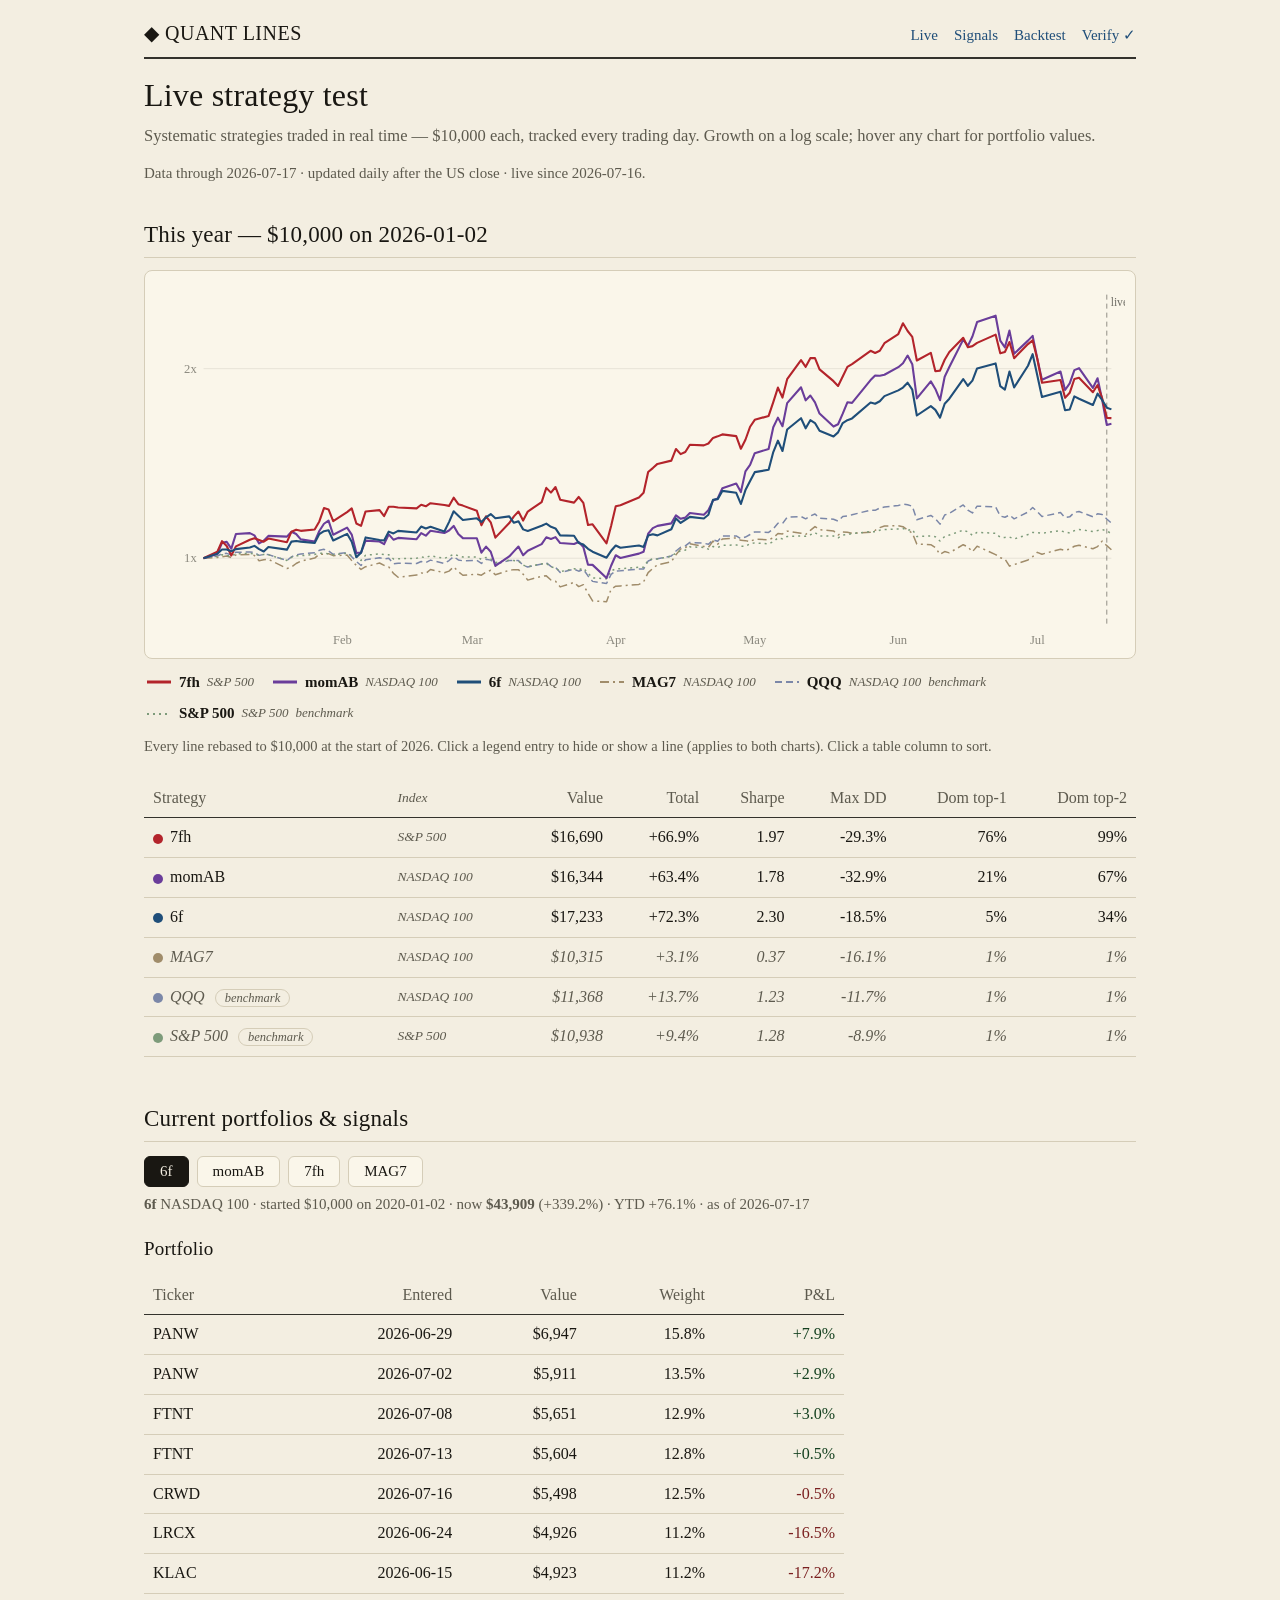
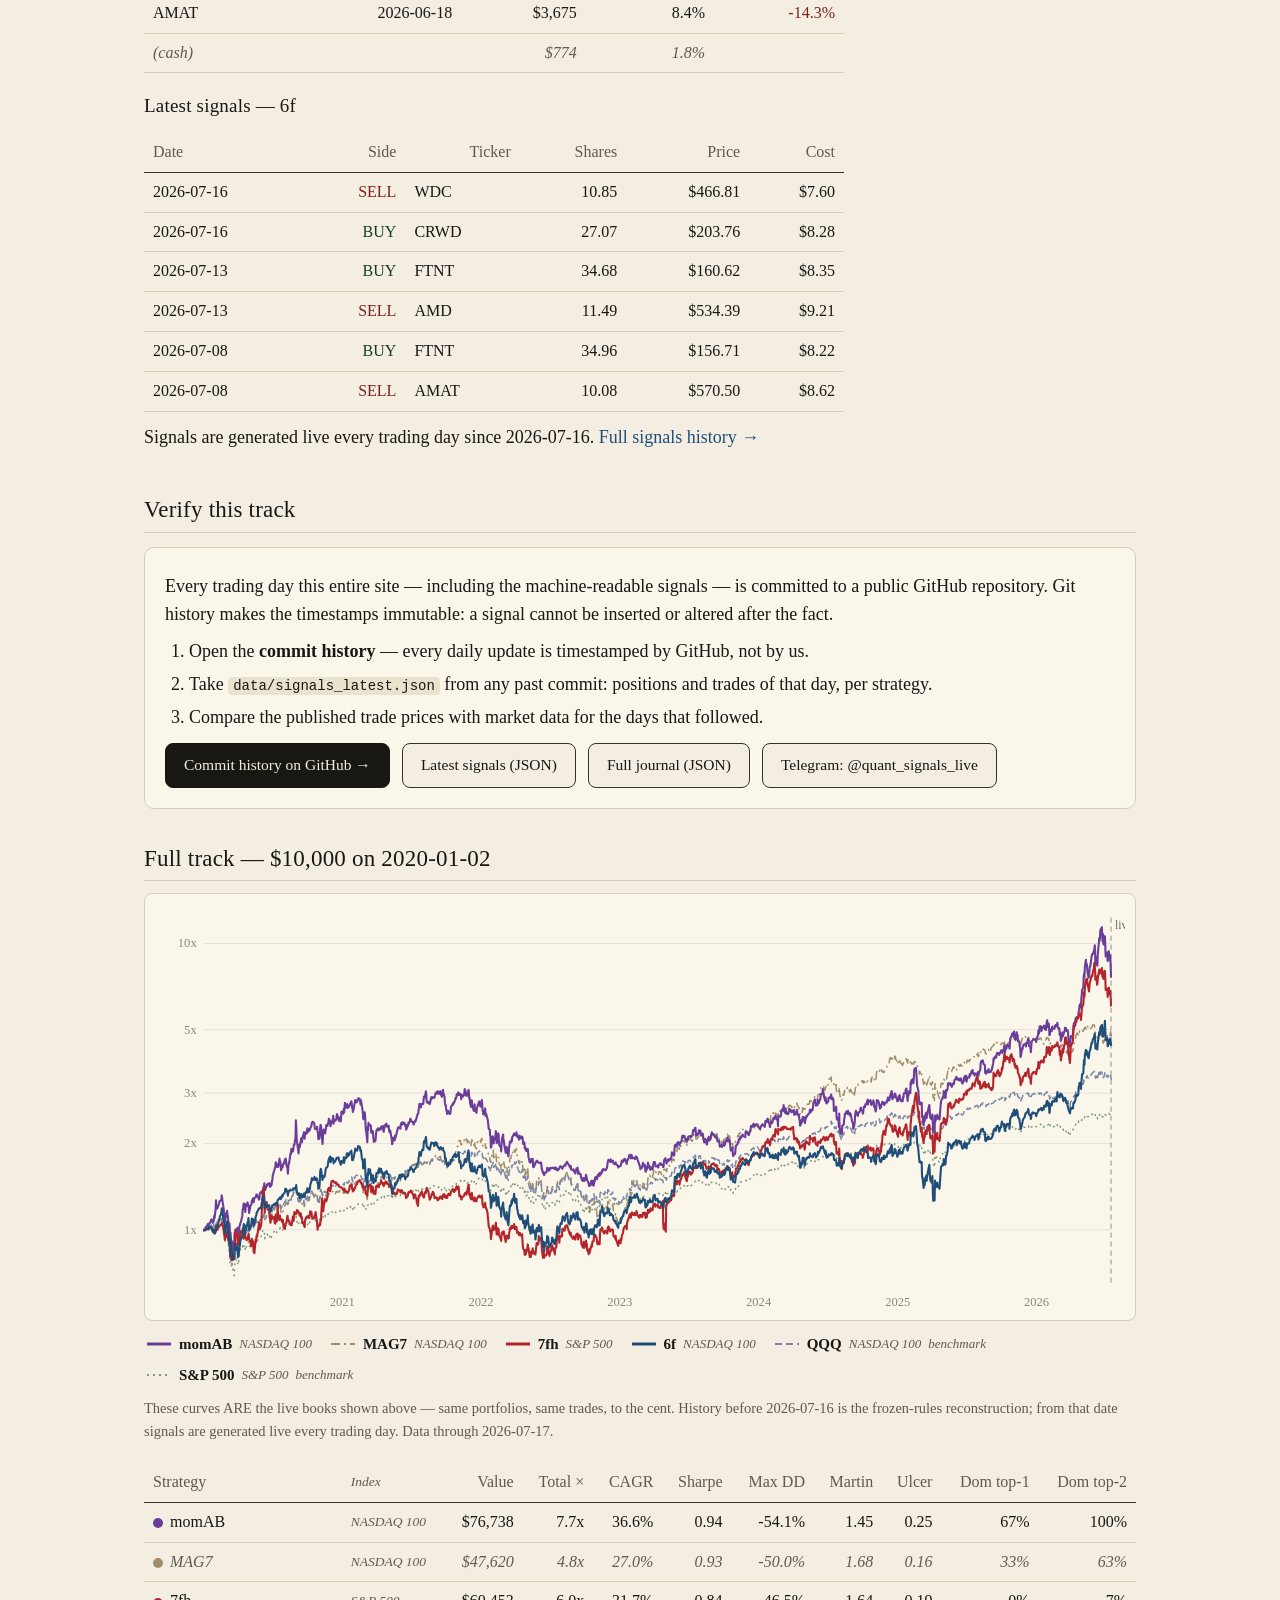
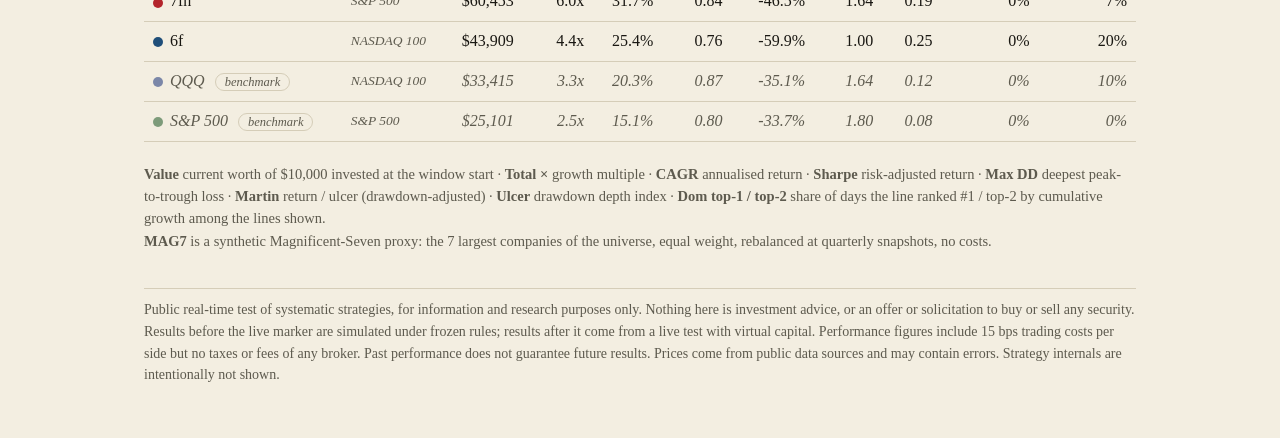
==== index.html @ 0e466a2e "initial publication — live strategy test site and data (as of 2026-07-17)" ====
<!doctype html>
<html lang="en">
<head>
<meta charset="utf-8">
<meta name="viewport" content="width=device-width, initial-scale=1">
<meta name="description" content="Public real-time test of systematic trading strategies — $10,000 live portfolios, daily signals, full trade history.">
<title>Quant Lines — live strategy test</title>
<link rel="icon" href="data:image/svg+xml,%3Csvg xmlns='http://www.w3.org/2000/svg' viewBox='0 0 100 100'%3E%3Ctext y='0.9em' font-size='90'%3E%E2%97%86%3C/text%3E%3C/svg%3E">
<link rel="stylesheet" href="app.css">
</head>
<body>
<div class="masthead">
  <a class="brand" href="index.html">◆ QUANT&nbsp;LINES</a>
  <nav><a href="index.html">Live</a><a href="signals.html">Signals</a><a href="backtest.html">Backtest</a><a href="#verify">Verify&nbsp;✓</a></nav>
</div>

<h1>Live strategy test</h1>
<p class="subtitle">Systematic strategies traded in real time — $10,000 each, tracked every trading day. Growth on a log scale; hover any chart for portfolio values.</p>
<p class="dateline" id="freshline"></p>

<h2>This year — $10,000 on 2026-01-02</h2>
<div class="chartwrap"><div id="chart26"></div></div>
<div class="legend" id="legend26"></div>
<p class="note">Every line rebased to $10,000 at the start of 2026. Click a legend entry to hide or show a line (applies to both charts). Click a table column to sort.</p>
<div id="table26"></div>

<h2>Current portfolios &amp; signals</h2>
<div class="period-tabs" id="booktabs"></div>
<div id="bookview"></div>

<h2 id="verify">Verify this track</h2>
<div class="vbox">
<p>Every trading day this entire site — including the machine-readable
signals — is committed to a public GitHub repository. Git history makes the
timestamps immutable: a signal cannot be inserted or altered after the fact.</p>
<ol>
<li>Open the <b>commit history</b> — every daily update is timestamped by GitHub, not by us.</li>
<li>Take <code>data/signals_latest.json</code> from any past commit: positions and trades of that day, per strategy.</li>
<li>Compare the published trade prices with market data for the days that followed.</li>
</ol>
<div class="btnrow">
<a class="btn primary" href="https://github.com/SignalHistory/signalhistory.github.io/commits/main" rel="noopener">Commit history on GitHub&nbsp;→</a>
<a class="btn" href="data/signals_latest.json">Latest signals (JSON)</a>
<a class="btn" href="data/signals_journal.json">Full journal (JSON)</a>
<a class="btn" href="https://t.me/quant_signals_live" rel="noopener">Telegram: @quant_signals_live</a>
</div>
</div>

<h2>Full track — $10,000 on 2020-01-02</h2>
<div class="chartwrap"><div id="chart20"></div></div>
<div class="legend" id="legend20"></div>
<p class="note" id="livenote"></p>
<div id="table20"></div>
<p class="footnotes"><b>Value</b> current worth of $10,000 invested at the
window start · <b>Total ×</b> growth multiple · <b>CAGR</b> annualised
return · <b>Sharpe</b> risk-adjusted return · <b>Max DD</b> deepest
peak-to-trough loss · <b>Martin</b> return / ulcer (drawdown-adjusted) ·
<b>Ulcer</b> drawdown depth index · <b>Dom top-1 / top-2</b> share of days
the line ranked #1 / top-2 by cumulative growth among the lines shown.
<br><b>MAG7</b> is a synthetic Magnificent-Seven proxy: the 7 largest
companies of the universe, equal weight, rebalanced at quarterly snapshots,
no costs.</p>

<div class="disclaimer">
  Public real-time test of systematic strategies, for information and research purposes
  only. Nothing here is investment advice, or an offer or solicitation to buy or sell any
  security. Results before the live marker are simulated under frozen rules; results after
  it come from a live test with virtual capital. Performance figures include 15&nbsp;bps
  trading costs per side but no taxes or fees of any broker. Past performance does not
  guarantee future results. Prices come from public data sources and may contain errors.
  Strategy internals are intentionally not shown.
</div>

<script src="app.js"></script>
<script>
// short-window table: no annualized metrics (a 6-month CAGR or Martin
// annualizes into absurd numbers) — Value and Total are the honest reads
const COLS26 = [
  ["value", "Value", fmtUsd], ["total_pct", "Total", fmtSignedPct],
  ["Sharpe", "Sharpe", fmtNum], ["MaxDD", "Max DD", fmtPct],
  ["dom_top1", "Dom top-1", fmtDom], ["dom_top2", "Dom top-2", fmtDom],
];
const COLS20 = [
  ["value", "Value", fmtUsd], ["total_x", "Total ×", fmtX],
  ["CAGR", "CAGR", fmtPct], ["Sharpe", "Sharpe", fmtNum],
  ["MaxDD", "Max DD", fmtPct], ["Martin", "Martin", fmtNum],
  ["Ulcer", "Ulcer", v => v == null ? "" : v.toFixed(2)],
  ["dom_top1", "Dom top-1", fmtDom], ["dom_top2", "Dom top-2", fmtDom],
];
const BOOKS = ["6f", "momAB", "7fh", "MAG7"];

function bookDot(name) {
  return `<span class="dot" style="background:${COLORS[name]}"></span>`;
}

// one tab = one book: its headline, current positions AND its own latest
// trades right below (signals belong to the portfolio the user is looking at)
function renderBooks(live, lines) {
  const tabs = document.getElementById("booktabs");
  const view = document.getElementById("bookview");
  const have = live ? live.strategies : {};

  function show(name) {
    tabs.querySelectorAll("button").forEach(b =>
      b.classList.toggle("on", b.dataset.b === name));
    const meta = lines.find(l => l.code === name) || {};
    const s = have[name];
    if (!s) {
      view.innerHTML =
        `<p class="dateline">${bookDot(name)} <b>${name}</b> ` +
        `<span class="ix">${meta.index || ""}</span></p>` +
        '<p class="note">This live book is being connected — its research ' +
        "track is already on the charts.</p>";
      return;
    }
    let h = `<p class="dateline">${bookDot(name)} <b>${name}</b> ` +
            `<span class="ix">${meta.index || ""}</span> · ` +
            `started ${fmtUsd(live.start_capital)} on ${live.start} · ` +
            `now <b>${fmtUsd(s.value)}</b> (${fmtSignedPct(s.total_return)}) · ` +
            `YTD ${fmtSignedPct(s.ytd)} · as of ${s.as_of || live.as_of}</p>`;
    h += "<h3>Portfolio</h3>";
    h += '<table class="sig"><thead><tr><th>Ticker</th><th>Entered</th>' +
         "<th>Value</th><th>Weight</th><th>P&amp;L</th></tr></thead><tbody>";
    s.positions.forEach(p => {
      h += `<tr><td class="l">${p.ticker}</td><td>${p.entry_date || ""}</td>` +
           `<td>${fmtUsd(p.value)}</td><td>${fmtPct(p.weight)}</td>` +
           `<td class="${p.pnl_pct >= 0 ? "up" : "dn"}">${fmtSignedPct(p.pnl_pct)}</td></tr>`;
    });
    if (s.cash > s.value * 0.001) {
      h += `<tr class="bench"><td class="l">(cash)</td><td></td>` +
           `<td>${fmtUsd(s.cash)}</td><td>${fmtPct(s.cash / s.value)}</td><td></td></tr>`;
    }
    h += "</tbody></table>";
    h += `<h3>Latest signals — ${name}</h3>`;
    if (s.trades_last && s.trades_last.length) {
      h += '<table class="sig"><thead><tr><th>Date</th><th>Side</th><th>Ticker</th>' +
           "<th>Shares</th><th>Price</th><th>Cost</th></tr></thead><tbody>";
      s.trades_last.slice().reverse().forEach(t => {
        h += `<tr><td>${t.date}</td>` +
             `<td class="${t.side === "BUY" ? "up" : "dn"}">${t.side}</td>` +
             `<td class="l">${t.ticker}</td><td>${t.shares.toFixed(2)}</td>` +
             `<td>$${t.price.toFixed(2)}</td><td>$${t.cost.toFixed(2)}</td></tr>`;
      });
      h += "</tbody></table>";
    } else {
      h += '<p class="note">This book rebalances quarterly — no daily trades.</p>';
    }
    h += `<p>Signals are generated live every trading day since ${s.live_since || live.live_since}. ` +
         `<a href="signals.html">Full signals history →</a></p>`;
    view.innerHTML = h;
  }

  BOOKS.forEach(name => {
    const b = document.createElement("button");
    b.textContent = name;
    b.dataset.b = name;
    b.onclick = () => show(name);
    tabs.appendChild(b);
  });
  show(BOOKS.find(n => have[n]) || BOOKS[0]);
}

fetch("data/history.json").then(r => r.json()).then(d => {
  const m = d.main, lines = m.lines;
  const boundary = m.live_boundary ? new Date(m.live_boundary).getTime() / 1000 : null;
  const endTs = new Date(m.end).getTime() / 1000;
  const t26 = new Date(m.win2026.start).getTime() / 1000;

  document.getElementById("freshline").textContent =
    "Data through " + m.end + " · updated daily after the US close · live since " +
    m.live_boundary + ".";

  const chart26 = makeChart(document.getElementById("chart26"), lines,
                            {height: 380, boundary: boundary, dollar: 10000});
  chart26.setRange(t26, endTs);
  const chart20 = makeChart(document.getElementById("chart20"), lines,
                            {height: 420, boundary: boundary, dollar: 10000});

  // window-specific line objects (so each legend/table sorts by ITS window)
  const lines26 = lines.map(l => Object.assign(
    {code: l.code, kind: l.kind, index: l.index, gray: l.gray},
    m.win2026.metrics[l.code] || {}));

  // one controller keeps both charts and both legends in sync
  const legends = [];
  const ctl = {
    refreshAll: true,
    isHidden: c => chart26.isHidden(c),
    toggle: c => {
      chart26.toggle(c); chart20.toggle(c);
      legends.forEach(l => l.refresh());
    },
  };
  legends.push(makeLegend(document.getElementById("legend26"), lines26, ctl));
  legends.push(makeLegend(document.getElementById("legend20"), lines, ctl));

  makeTable(document.getElementById("table26"), lines26, {cols: COLS26});
  makeTable(document.getElementById("table20"), lines, {cols: COLS20});

  renderBooks(d.live, lines);

  document.getElementById("livenote").textContent =
    "These curves ARE the live books shown above — same portfolios, same " +
    "trades, to the cent. History before " + m.live_boundary + " is the " +
    "frozen-rules reconstruction; from that date signals are generated " +
    "live every trading day. Data through " + m.end + ".";
});
</script>
</body>
</html>
---- app.css ----
:root{
  /* warm "paper" palette — easy on the eyes, no pure white anywhere */
  --bg:#f3eee1; --ink:#191712; --muted:#5d5a4e; --rule:#33322c;
  --rule-light:#d5cdb8; --link:#1f4e79; --panel:#faf6ea;
}
*{box-sizing:border-box}
html{-webkit-text-size-adjust:100%}
body{background:var(--bg);color:var(--ink);
  font-family:Georgia,Charter,"Times New Roman",serif;font-size:18px;
  line-height:1.55;max-width:1040px;margin:0 auto;padding:18px 24px 52px}
a{color:var(--link);text-decoration:none}
a:hover{text-decoration:underline}
h1,h2,h3{font-weight:400;letter-spacing:.2px}
h1{font-size:32px;margin:12px 0 2px}
h2{font-size:23px;margin:32px 0 8px;border-bottom:1px solid var(--rule-light);padding-bottom:4px}
h3{font-size:19px;margin:18px 0 4px}
p{margin:9px 0}
.masthead{display:flex;justify-content:space-between;align-items:baseline;
  border-bottom:2px solid var(--rule);padding-bottom:8px;font-size:15px;flex-wrap:wrap;gap:8px}
.masthead .brand{font-size:20px;color:var(--ink);letter-spacing:.5px}
.masthead nav a{margin-left:16px}
.subtitle{color:var(--muted);font-size:16.5px;margin:2px 0 14px}
.note,.footnotes{font-size:14.5px;color:var(--muted)}
.disclaimer{font-size:14px;color:var(--muted);border-top:1px solid var(--rule-light);
  margin-top:36px;padding-top:10px}
.chartwrap{background:var(--panel);border:1px solid var(--rule-light);
  border-radius:8px;padding:12px 10px 6px;margin:12px 0}
.controls{display:flex;gap:8px;flex-wrap:wrap;align-items:center;margin:6px 0 2px;font-size:15px}
.controls button{font-family:inherit;font-size:14.5px;background:var(--panel);
  border:1px solid var(--rule-light);border-radius:6px;padding:5px 14px;cursor:pointer;color:var(--ink)}
.controls button.on{background:var(--ink);color:var(--bg);border-color:var(--ink)}
.legend{display:flex;flex-wrap:wrap;gap:8px 18px;margin:10px 2px;font-size:15px}
.legend .it{display:flex;align-items:center;gap:7px;cursor:pointer;user-select:none}
.legend .it.off{opacity:.35}
.legend .it b{font-weight:600}
.legend .ix{color:var(--muted);font-size:13px;font-style:italic}
.legend .sw{width:18px;height:3px;border-radius:2px;display:inline-block}
.legend .sw.dash{height:0;border-top:3px dashed currentColor;background:none}
table{border-collapse:collapse;width:100%;font-size:16px;margin:12px 0}
th,td{text-align:right;padding:7px 9px;border-bottom:1px solid var(--rule-light)}
th:first-child,td:first-child{text-align:left}
thead th{border-bottom:1px solid var(--rule);font-weight:400;color:var(--muted)}
td.code{font-weight:400}
td.ix,th.ixh{text-align:left;color:var(--muted);font-size:13.5px;font-style:italic;white-space:nowrap}
td .dot{width:10px;height:10px;border-radius:50%;display:inline-block;margin-right:7px;vertical-align:middle}
tr.bench td{color:var(--muted);font-style:italic}
.pill{font-size:12.5px;color:var(--muted);border:1px solid var(--rule-light);
  border-radius:20px;padding:1px 9px;margin-left:6px}
.period-tabs{display:flex;gap:8px;margin:14px 0 4px;flex-wrap:wrap}
.period-tabs button{font-family:inherit;font-size:15px;background:var(--panel);
  border:1px solid var(--rule-light);border-radius:6px;padding:6px 15px;cursor:pointer;color:var(--ink)}
.period-tabs button.on{background:var(--ink);color:var(--bg);border-color:var(--ink)}
h4{font-weight:400;font-size:17px;margin:16px 0 2px;color:var(--muted)}
/* wide tables scroll sideways on narrow screens instead of breaking layout */
#table26,#table20,#table,#sigfeed,#bookview,#journal{overflow-x:auto}
details{margin:8px 0}
details summary{cursor:pointer;font-size:15.5px;padding:3px 0;color:var(--link)}
.dateline{font-size:15px;color:var(--muted);margin:2px 0 10px}
.up{color:#14401f}
.dn{color:#7a1f1f}
th.sortable{cursor:pointer;user-select:none}
th.sortable:hover{color:var(--ink)}
th.sortable.on{color:var(--ink)}
table.sig{max-width:700px}
td.l{text-align:left}
h3 .dot{width:10px;height:10px;border-radius:50%;display:inline-block;margin-right:2px;vertical-align:baseline}
.qltip{position:absolute;z-index:5;pointer-events:none;background:var(--panel);
  border:1px solid var(--rule-light);border-radius:8px;box-shadow:0 2px 10px rgba(20,20,15,.08);
  padding:8px 12px;font-size:14px;font-family:Georgia,serif;white-space:nowrap}
.qltip .d{color:var(--muted);font-size:12.5px;margin-bottom:5px}
.qltip .r{display:flex;align-items:center;gap:7px;margin:2px 0}
.qltip .dot{width:9px;height:9px;border-radius:50%;display:inline-block;flex:none}
.qltip .n{min-width:86px}
.qltip .v{margin-left:auto;font-variant-numeric:tabular-nums}
.qltip .p{min-width:62px;text-align:right;font-variant-numeric:tabular-nums;font-size:13px}
.qltip .p.up{color:#14401f}
.qltip .p.dn{color:#7a1f1f}
.uplot{font-family:Georgia,serif}
.u-legend{font-size:13px}
code{font-family:"SF Mono",Consolas,monospace;font-size:14px;background:#e9e2cf;padding:1px 5px;border-radius:4px}
/* verification block */
.vbox{background:var(--panel);border:1px solid var(--rule-light);border-radius:10px;
  padding:16px 20px;margin:14px 0}
.vbox ol{margin:8px 0 12px 4px;padding-left:20px}
.vbox li{margin:5px 0}
.btnrow{display:flex;gap:12px;flex-wrap:wrap;margin:12px 0 4px}
a.btn{display:inline-block;border:1px solid var(--rule);border-radius:8px;
  padding:9px 18px;background:var(--bg);color:var(--ink);font-size:15.5px;
  white-space:nowrap}
a.btn:hover{text-decoration:none;background:var(--panel)}
a.btn.primary{background:var(--ink);color:var(--bg);border-color:var(--ink)}
a.btn.primary:hover{background:#3a382e}
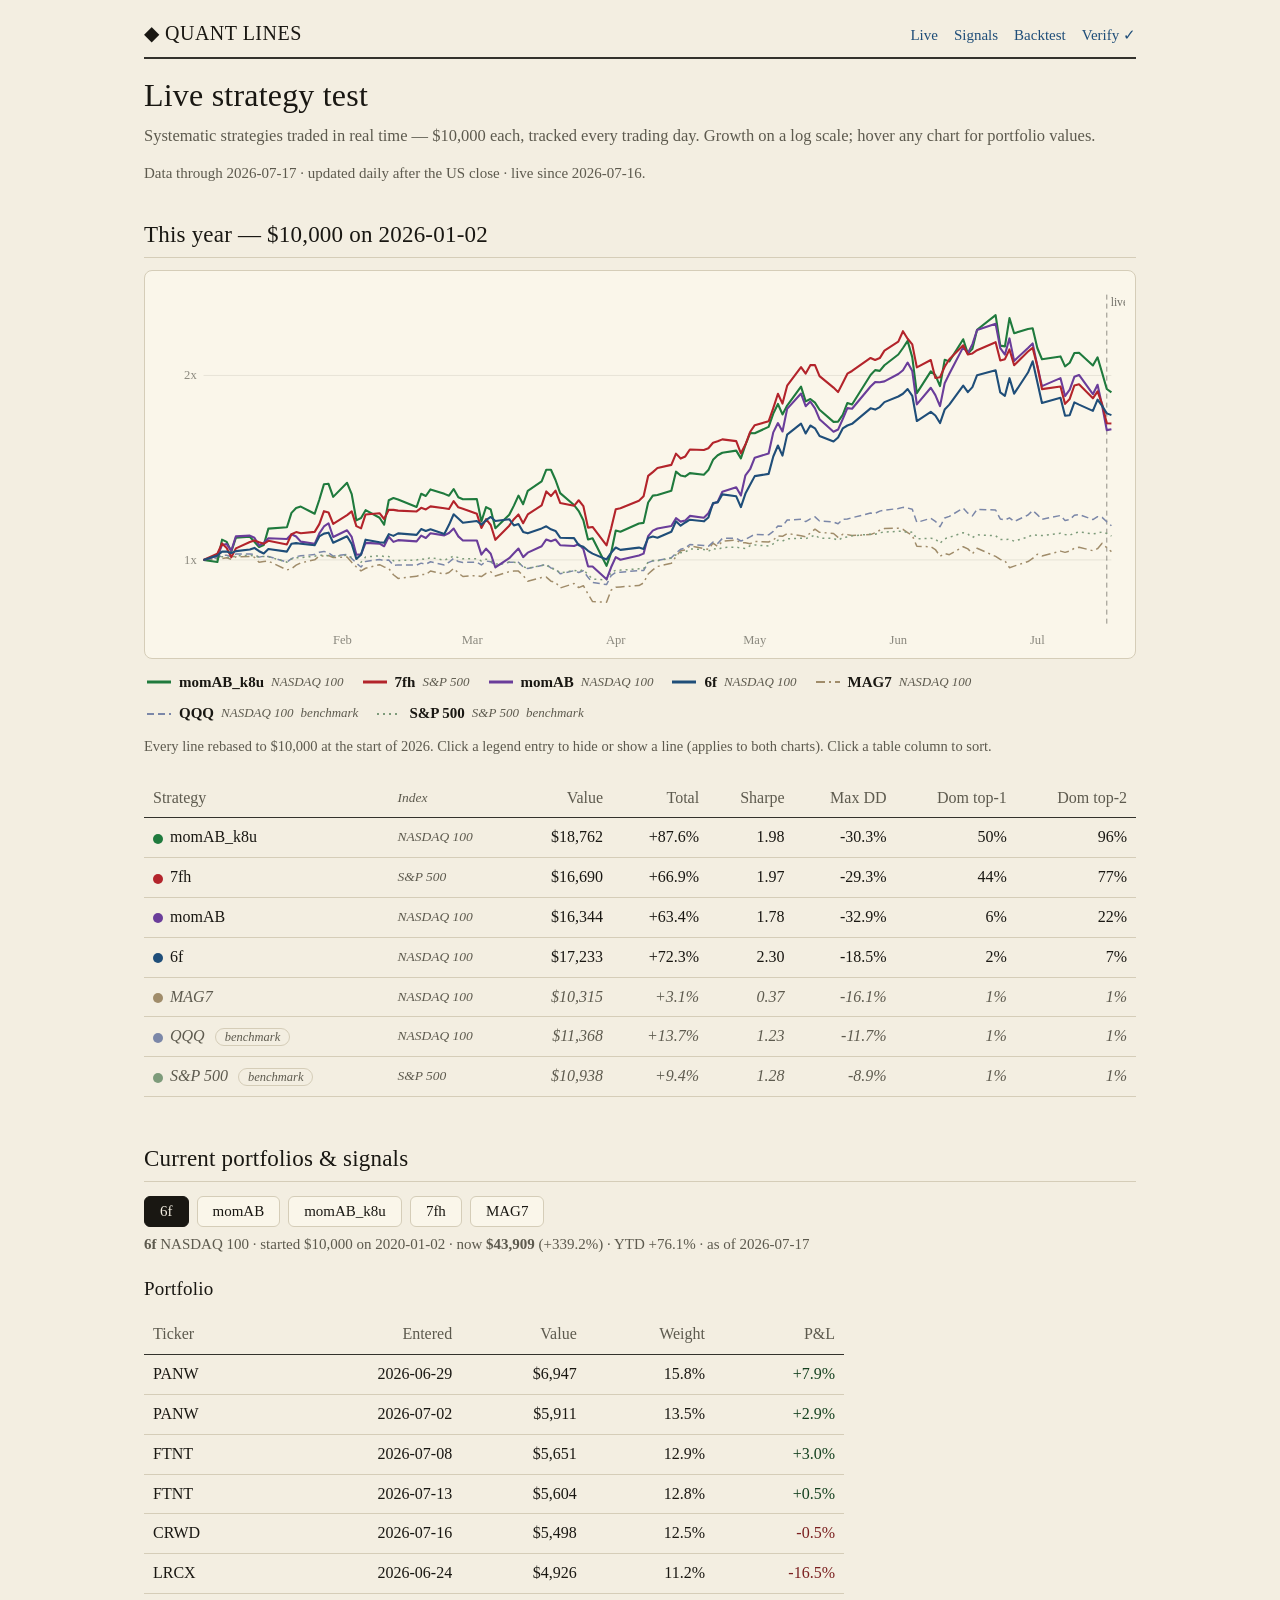
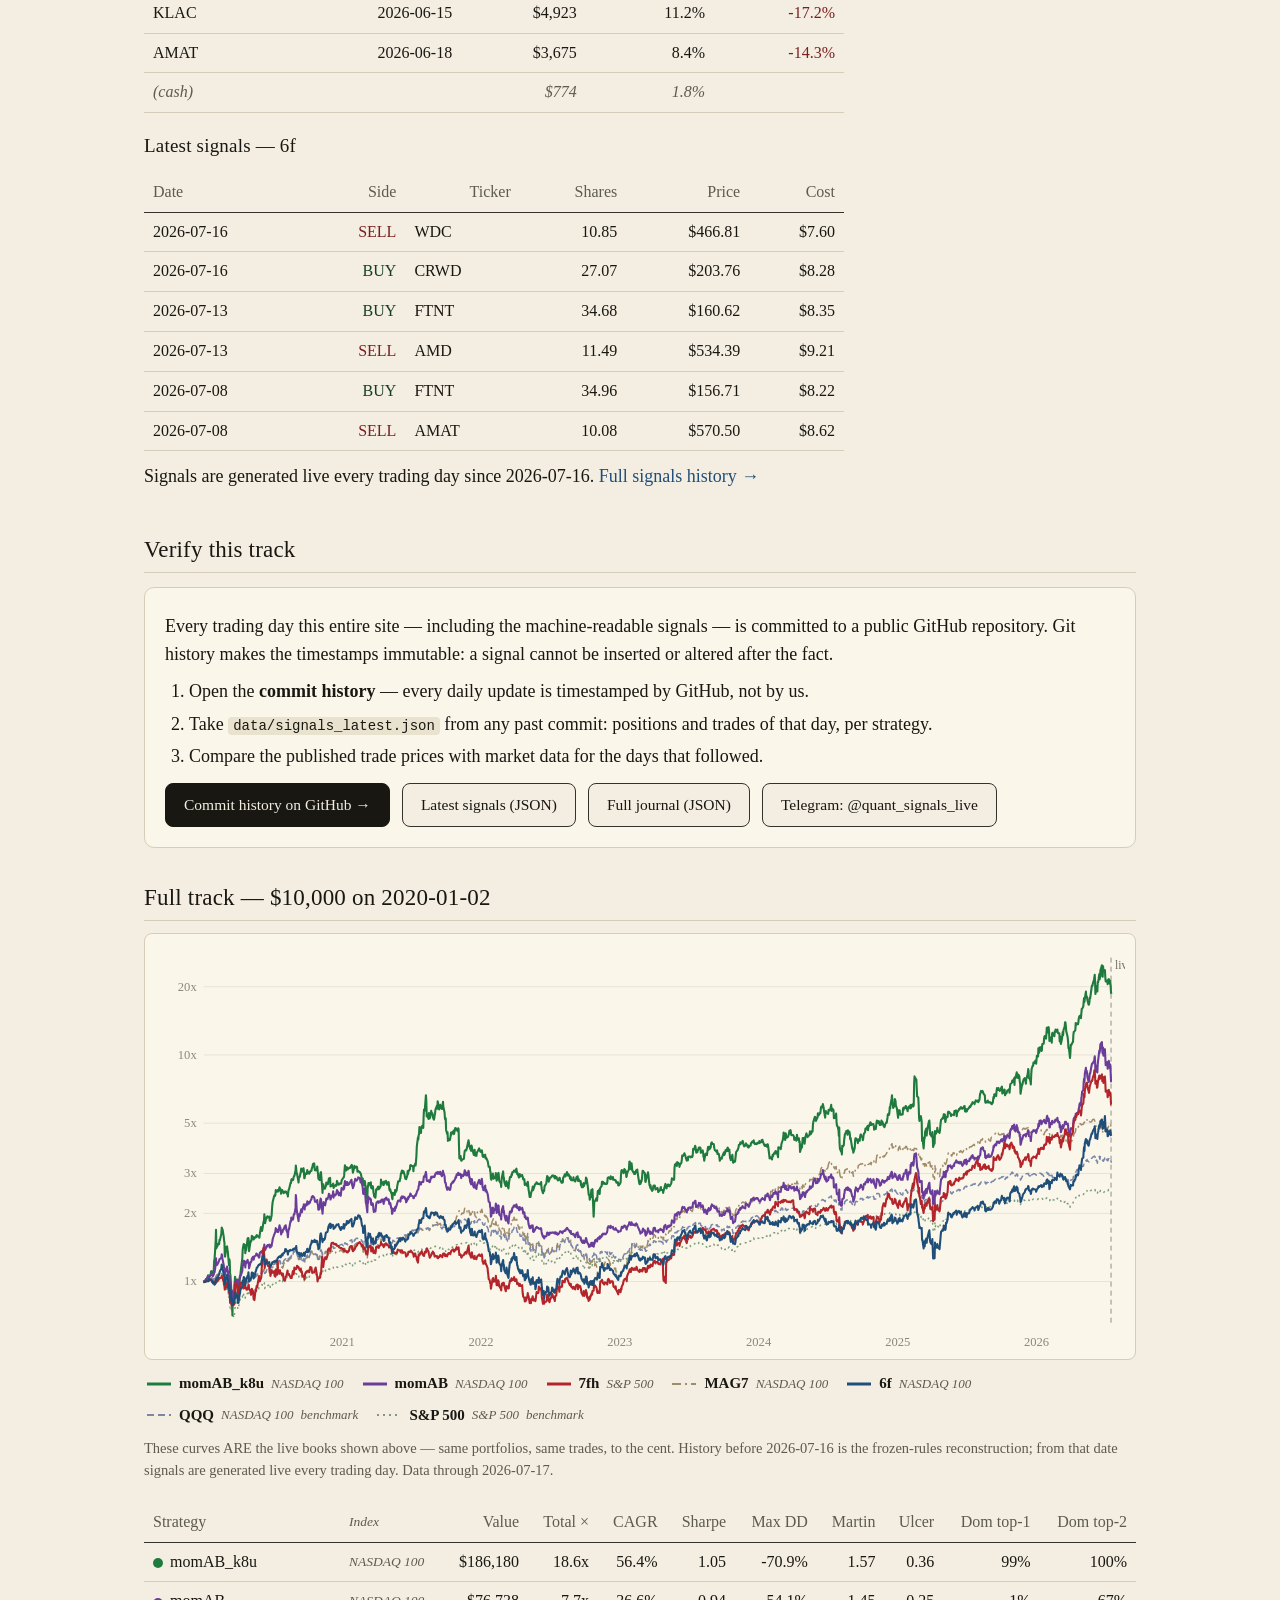
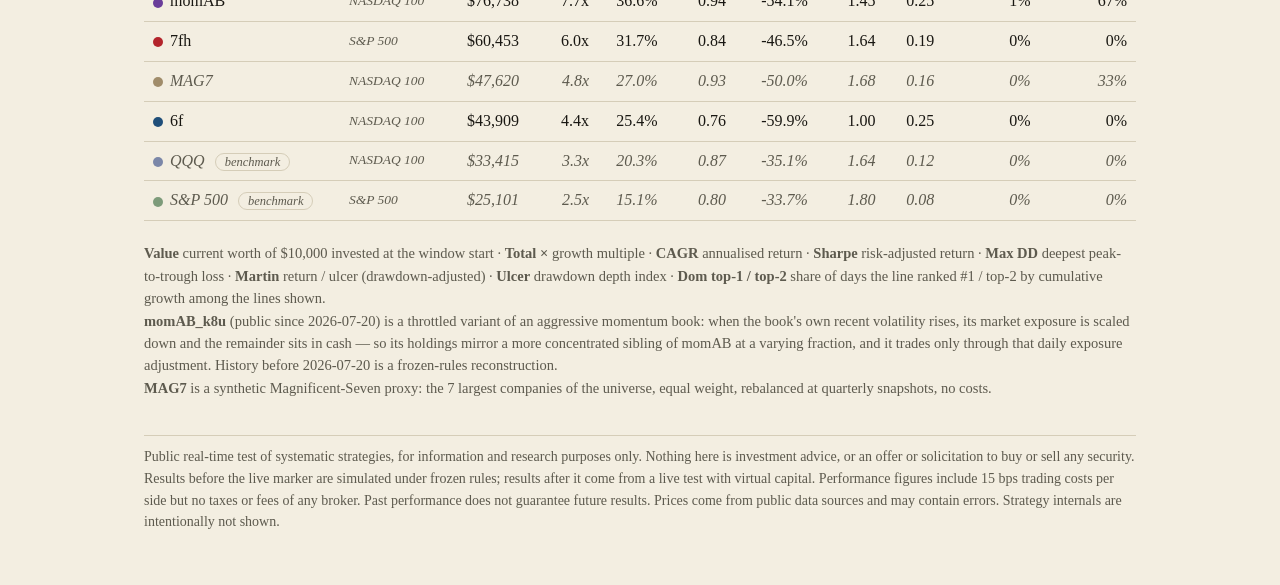
==== commit 453ecfcf: "add momAB_k8u strategy (site update 2026-07-20)" ====
--- a/index.html
+++ b/index.html
@@ -57,6 +57,12 @@
 peak-to-trough loss · <b>Martin</b> return / ulcer (drawdown-adjusted) ·
 <b>Ulcer</b> drawdown depth index · <b>Dom top-1 / top-2</b> share of days
 the line ranked #1 / top-2 by cumulative growth among the lines shown.
+<br><b>momAB_k8u</b> (public since 2026-07-20) is a throttled variant of an
+aggressive momentum book: when the book's own recent volatility rises, its
+market exposure is scaled down and the remainder sits in cash — so its
+holdings mirror a more concentrated sibling of momAB at a varying fraction,
+and it trades only through that daily exposure adjustment. History before
+2026-07-20 is a frozen-rules reconstruction.
 <br><b>MAG7</b> is a synthetic Magnificent-Seven proxy: the 7 largest
 companies of the universe, equal weight, rebalanced at quarterly snapshots,
 no costs.</p>
@@ -87,7 +93,7 @@
   ["Ulcer", "Ulcer", v => v == null ? "" : v.toFixed(2)],
   ["dom_top1", "Dom top-1", fmtDom], ["dom_top2", "Dom top-2", fmtDom],
 ];
-const BOOKS = ["6f", "momAB", "7fh", "MAG7"];
+const BOOKS = ["6f", "momAB", "momAB_k8u", "7fh", "MAG7"];
 
 function bookDot(name) {
   return `<span class="dot" style="background:${COLORS[name]}"></span>`;
@@ -142,6 +148,11 @@
              `<td>$${t.price.toFixed(2)}</td><td>$${t.cost.toFixed(2)}</td></tr>`;
       });
       h += "</tbody></table>";
+    } else if (name === "momAB_k8u") {
+      h += '<p class="note">This book holds a scaled copy of an aggressive ' +
+           'momentum portfolio: the only daily action is adjusting the ' +
+           'invested fraction (see the cash row) as its volatility ' +
+           'throttle moves.</p>';
     } else {
       h += '<p class="note">This book rebalances quarterly — no daily trades.</p>';
     }
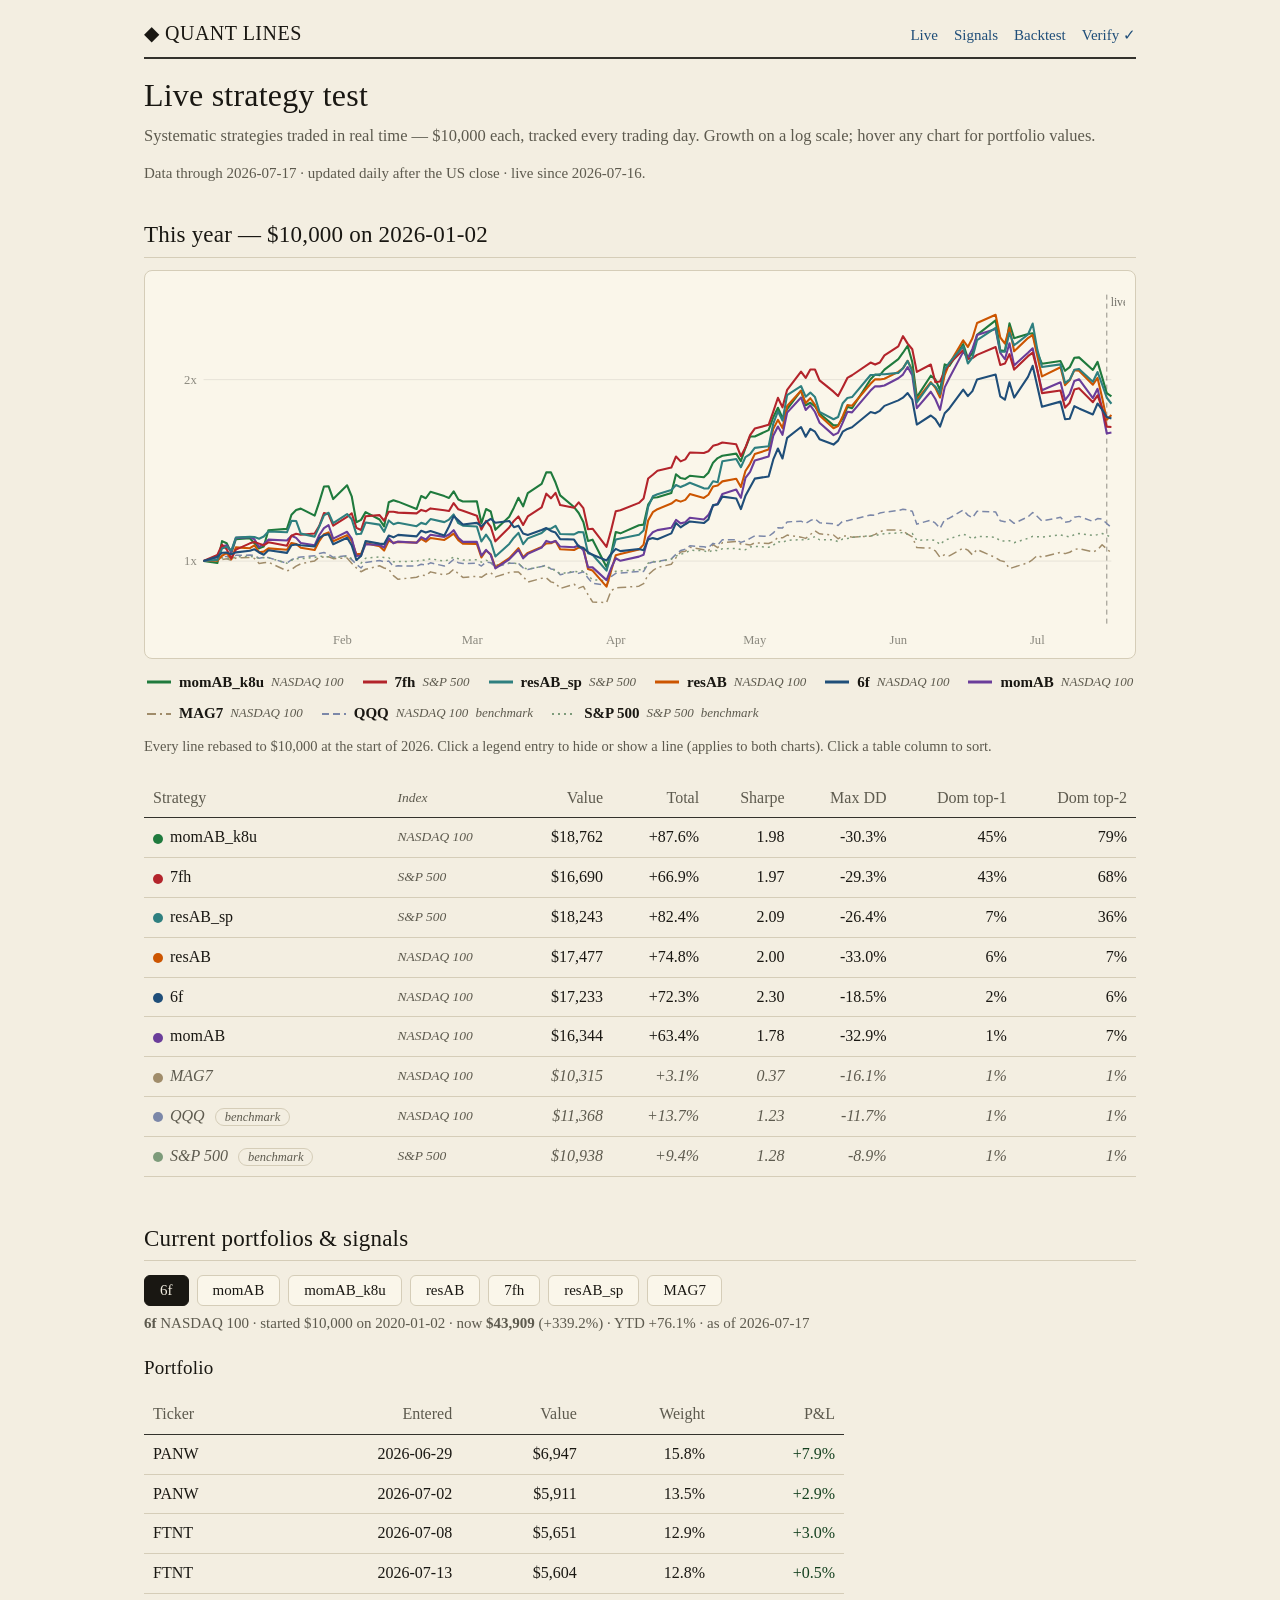
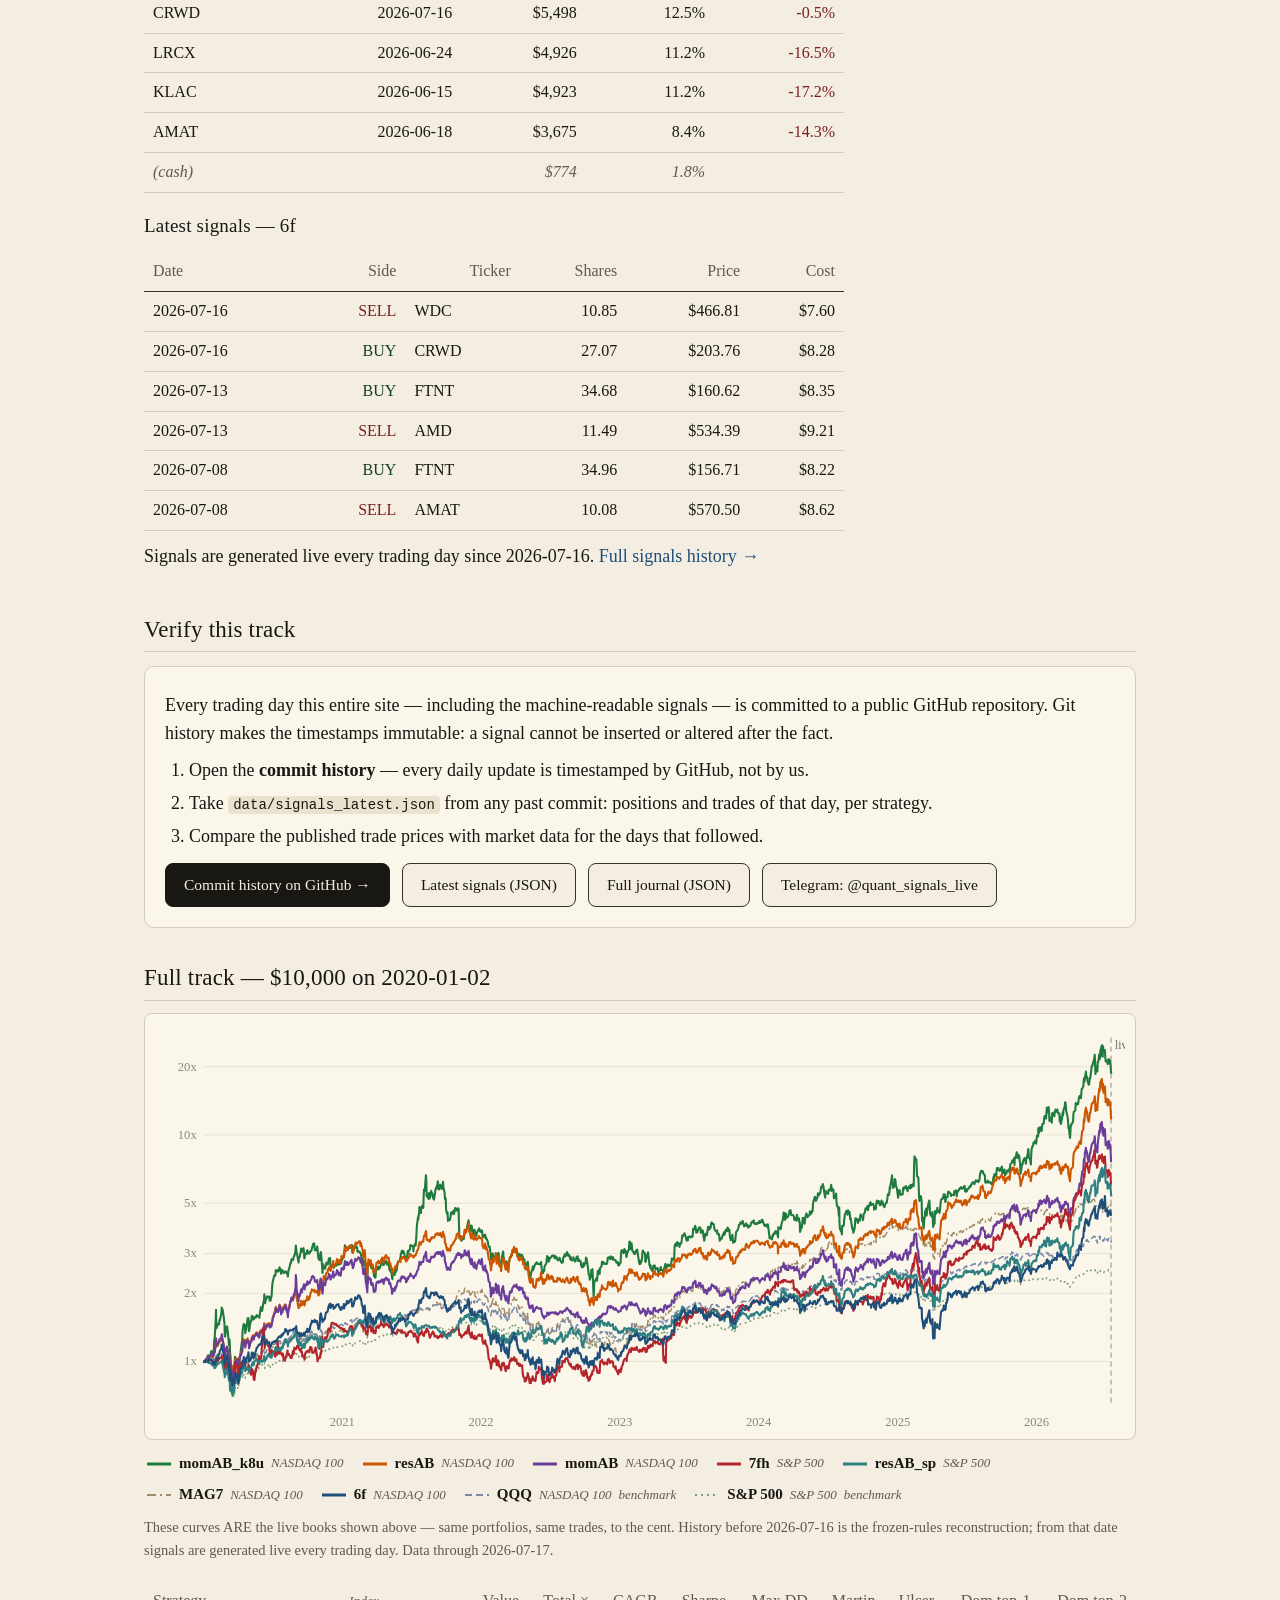
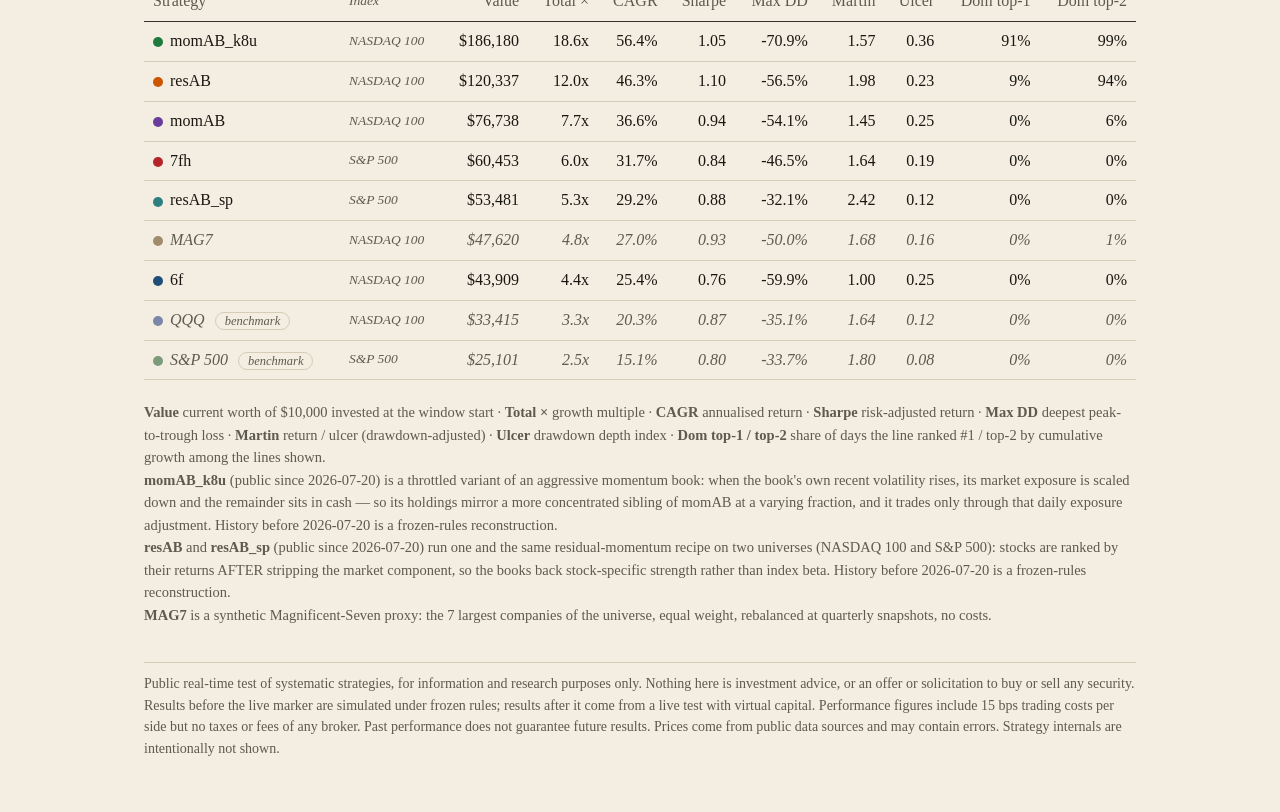
==== commit 44a024c1: "add resAB + resAB_sp strategies (residual momentum, both universes)" ====
--- a/index.html
+++ b/index.html
@@ -63,6 +63,11 @@
 holdings mirror a more concentrated sibling of momAB at a varying fraction,
 and it trades only through that daily exposure adjustment. History before
 2026-07-20 is a frozen-rules reconstruction.
+<br><b>resAB</b> and <b>resAB_sp</b> (public since 2026-07-20) run one and
+the same residual-momentum recipe on two universes (NASDAQ 100 and S&P 500):
+stocks are ranked by their returns AFTER stripping the market component, so
+the books back stock-specific strength rather than index beta. History
+before 2026-07-20 is a frozen-rules reconstruction.
 <br><b>MAG7</b> is a synthetic Magnificent-Seven proxy: the 7 largest
 companies of the universe, equal weight, rebalanced at quarterly snapshots,
 no costs.</p>
@@ -93,7 +98,7 @@
   ["Ulcer", "Ulcer", v => v == null ? "" : v.toFixed(2)],
   ["dom_top1", "Dom top-1", fmtDom], ["dom_top2", "Dom top-2", fmtDom],
 ];
-const BOOKS = ["6f", "momAB", "momAB_k8u", "7fh", "MAG7"];
+const BOOKS = ["6f", "momAB", "momAB_k8u", "resAB", "7fh", "resAB_sp", "MAG7"];
 
 function bookDot(name) {
   return `<span class="dot" style="background:${COLORS[name]}"></span>`;
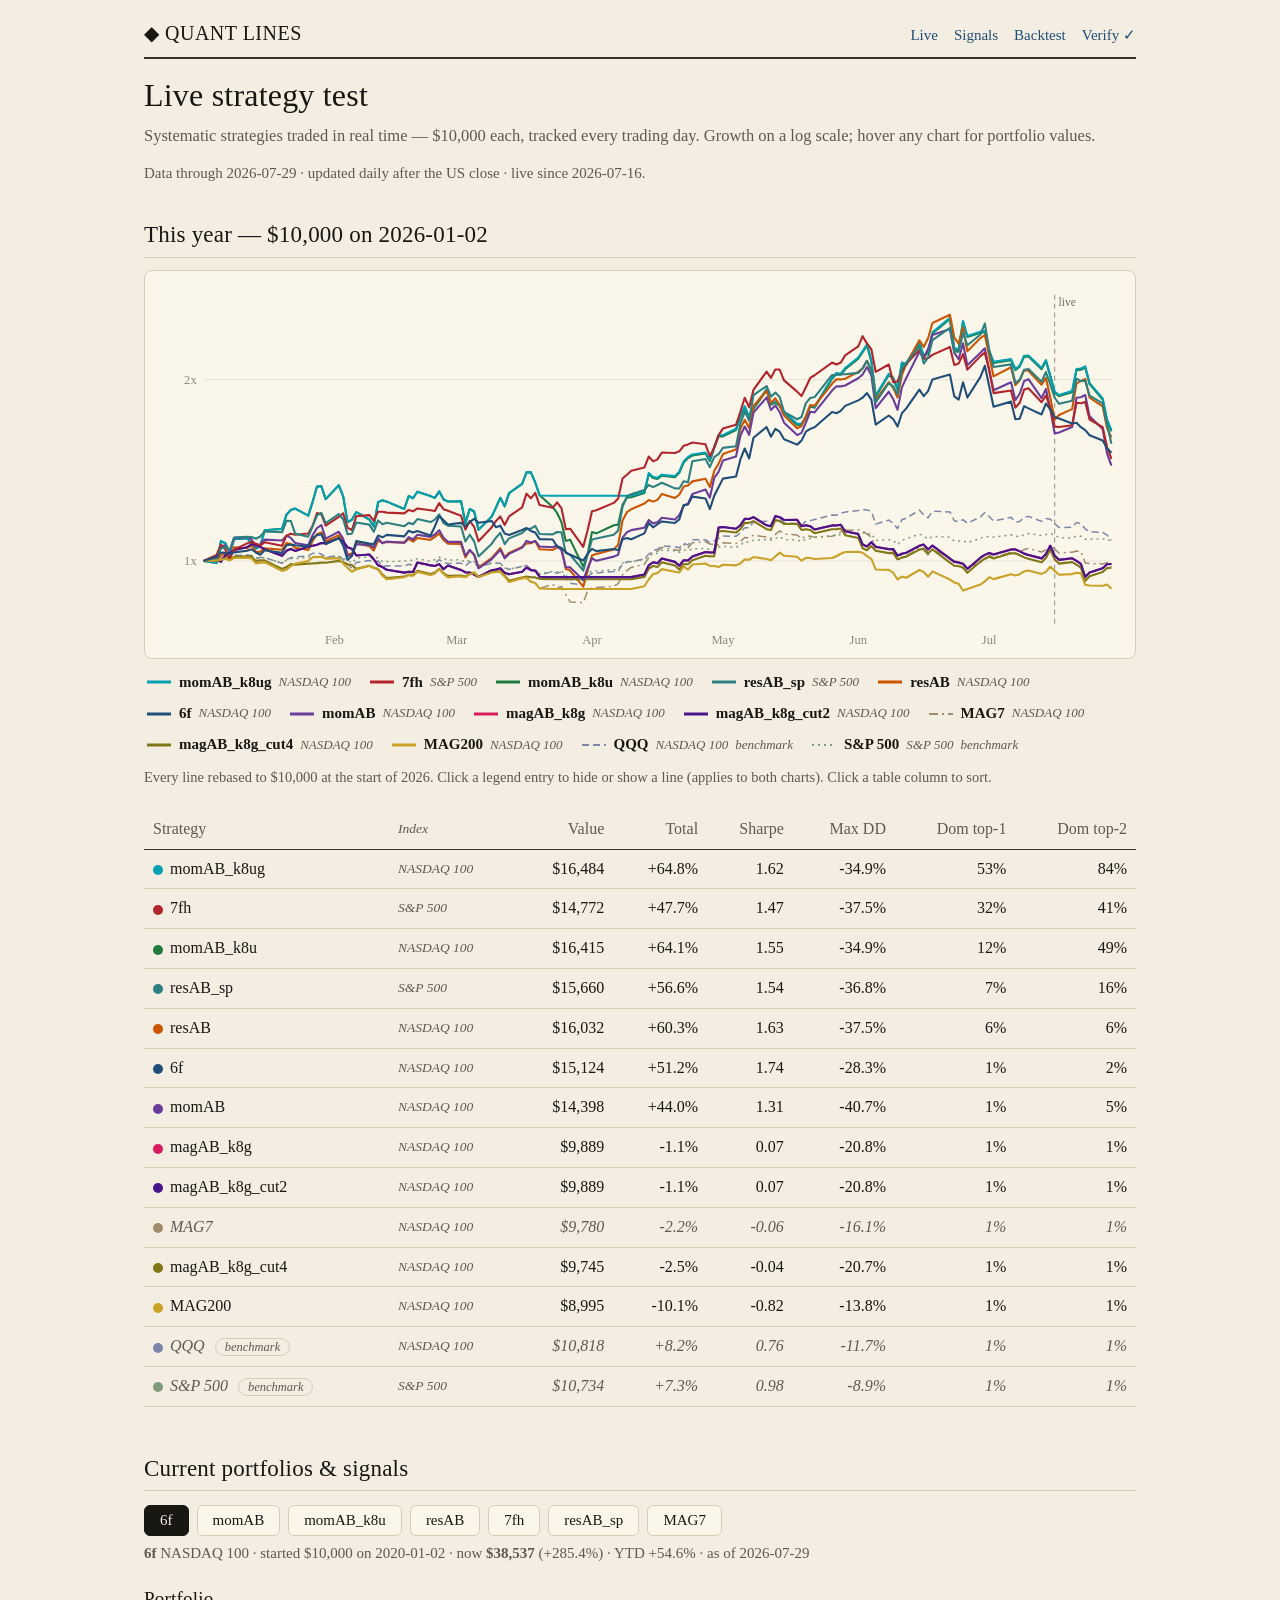
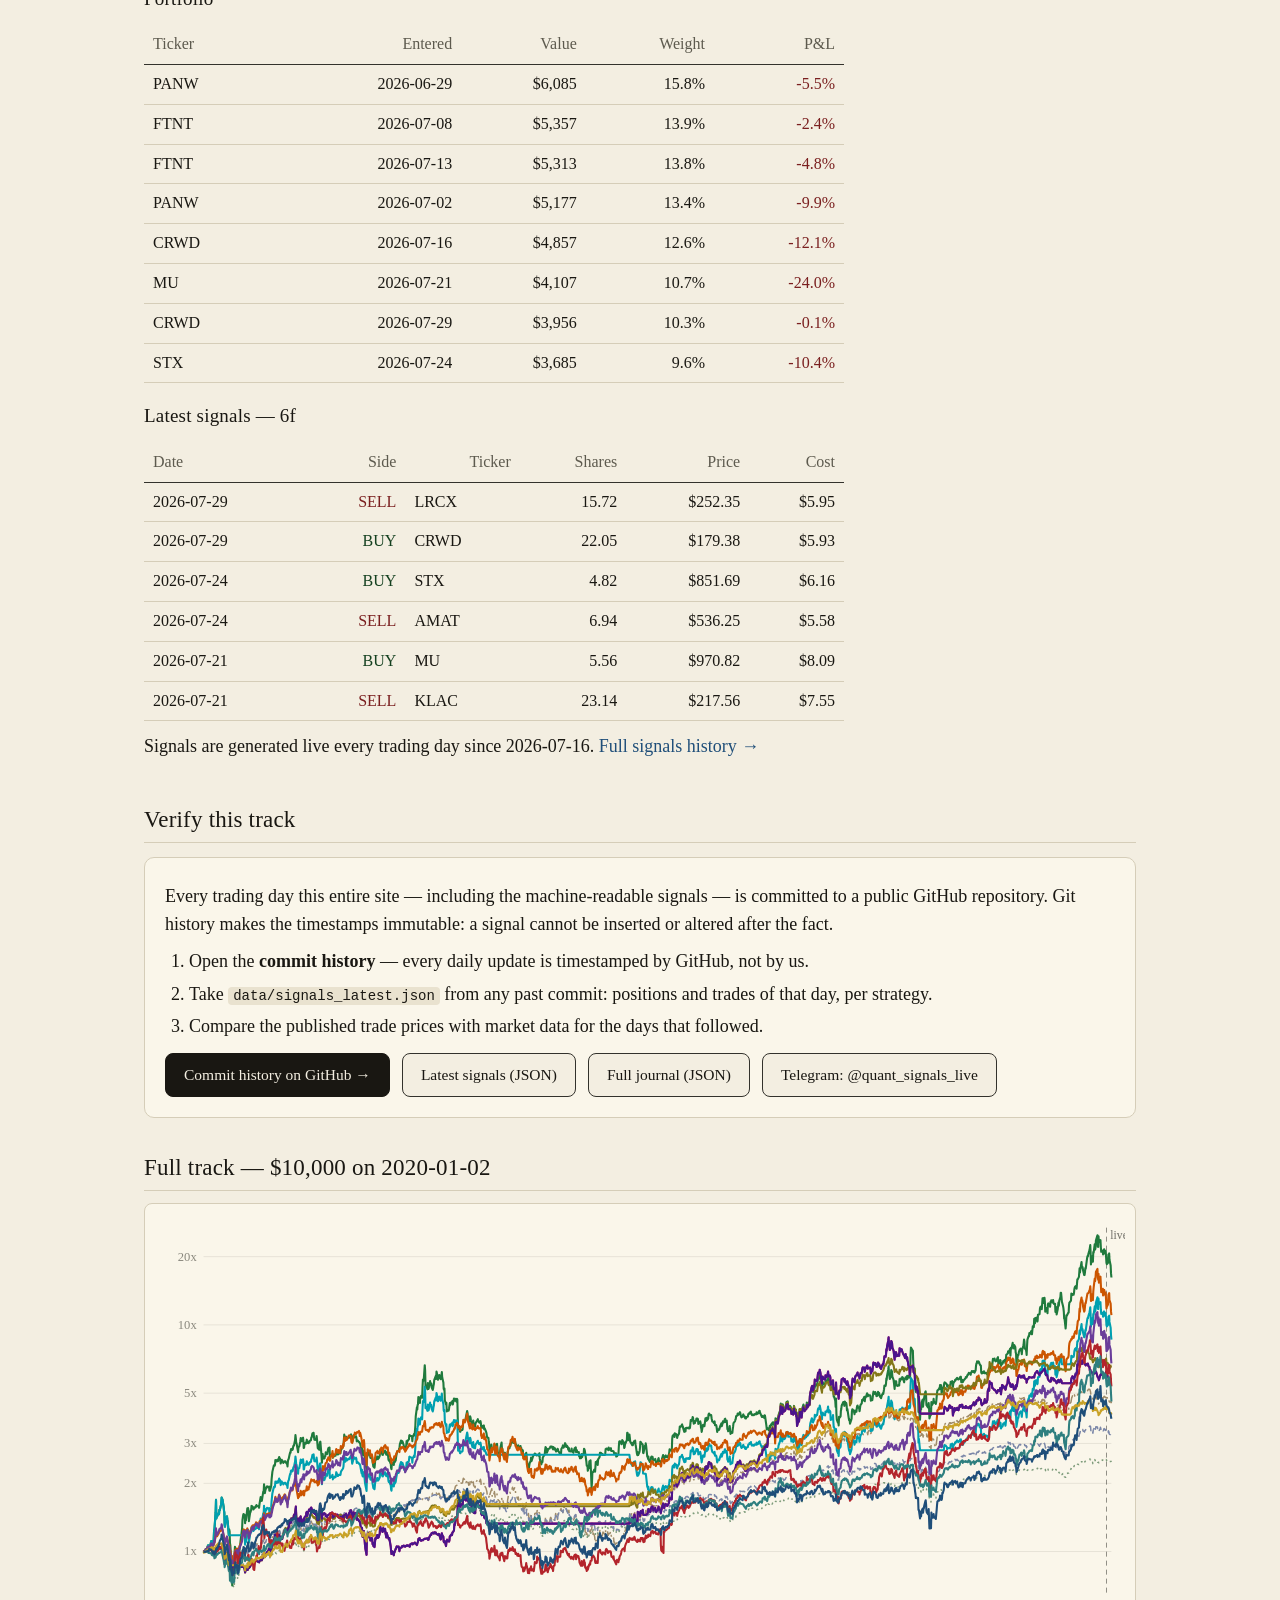
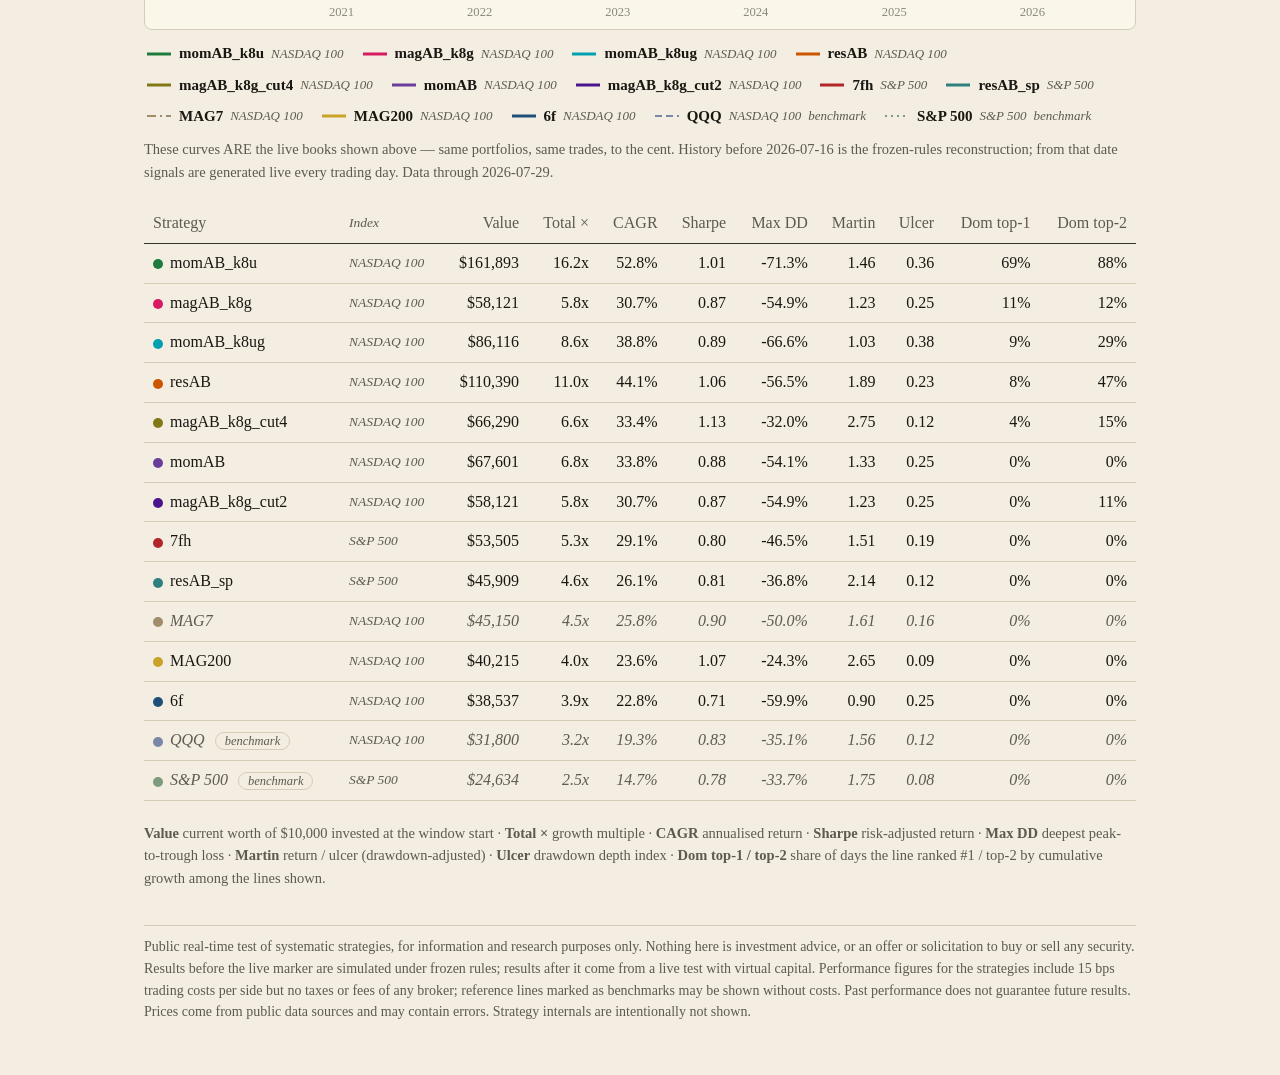
==== commit da5eaa67: "daily update 2026-07-30" ====
--- a/index.html
+++ b/index.html
@@ -57,27 +57,15 @@
 peak-to-trough loss · <b>Martin</b> return / ulcer (drawdown-adjusted) ·
 <b>Ulcer</b> drawdown depth index · <b>Dom top-1 / top-2</b> share of days
 the line ranked #1 / top-2 by cumulative growth among the lines shown.
-<br><b>momAB_k8u</b> (public since 2026-07-20) is a throttled variant of an
-aggressive momentum book: when the book's own recent volatility rises, its
-market exposure is scaled down and the remainder sits in cash — so its
-holdings mirror a more concentrated sibling of momAB at a varying fraction,
-and it trades only through that daily exposure adjustment. History before
-2026-07-20 is a frozen-rules reconstruction.
-<br><b>resAB</b> and <b>resAB_sp</b> (public since 2026-07-20) run one and
-the same residual-momentum recipe on two universes (NASDAQ 100 and S&P 500):
-stocks are ranked by their returns AFTER stripping the market component, so
-the books back stock-specific strength rather than index beta. History
-before 2026-07-20 is a frozen-rules reconstruction.
-<br><b>MAG7</b> is a synthetic Magnificent-Seven proxy: the 7 largest
-companies of the universe, equal weight, rebalanced at quarterly snapshots,
-no costs.</p>
+</p>
 
 <div class="disclaimer">
   Public real-time test of systematic strategies, for information and research purposes
   only. Nothing here is investment advice, or an offer or solicitation to buy or sell any
   security. Results before the live marker are simulated under frozen rules; results after
-  it come from a live test with virtual capital. Performance figures include 15&nbsp;bps
-  trading costs per side but no taxes or fees of any broker. Past performance does not
+  it come from a live test with virtual capital. Performance figures for the strategies include 15&nbsp;bps
+  trading costs per side but no taxes or fees of any broker; reference lines
+  marked as benchmarks may be shown without costs. Past performance does not
   guarantee future results. Prices come from public data sources and may contain errors.
   Strategy internals are intentionally not shown.
 </div>
@@ -153,13 +141,10 @@
              `<td>$${t.price.toFixed(2)}</td><td>$${t.cost.toFixed(2)}</td></tr>`;
       });
       h += "</tbody></table>";
-    } else if (name === "momAB_k8u") {
-      h += '<p class="note">This book holds a scaled copy of an aggressive ' +
-           'momentum portfolio: the only daily action is adjusting the ' +
-           'invested fraction (see the cash row) as its volatility ' +
-           'throttle moves.</p>';
     } else {
-      h += '<p class="note">This book rebalances quarterly — no daily trades.</p>';
+      // no per-book explanations here: the public page carries the line name
+      // and its results only (see DEPLOY.md "Граница раскрытия")
+      h += '<p class="note">No trades in the current window.</p>';
     }
     h += `<p>Signals are generated live every trading day since ${s.live_since || live.live_since}. ` +
          `<a href="signals.html">Full signals history →</a></p>`;
--- a/app.css
+++ b/app.css
@@ -78,6 +78,33 @@
 .uplot{font-family:Georgia,serif}
 .u-legend{font-size:13px}
 code{font-family:"SF Mono",Consolas,monospace;font-size:14px;background:#e9e2cf;padding:1px 5px;border-radius:4px}
+/* compact presentation for dense research blocks (Start-year explorer):
+   small sans tables with tabular numerals, tight paddings — reads like a
+   terminal report instead of an airy article */
+.compact{font-size:14px}
+.compact h1{font-size:26px;margin:8px 0 2px}
+.compact h2{font-size:19px;margin:22px 0 6px}
+.compact h3{font-size:16.5px;margin:18px 0 2px}
+.compact .subtitle{font-size:13.5px;margin:2px 0 10px}
+.compact .disclaimer{font-size:12px;margin-top:24px}
+.compact .note,.compact .footnotes{font-size:12.5px;line-height:1.45}
+.compact p{margin:5px 0}
+.compact .period-tabs{gap:4px;margin:8px 0 4px}
+.compact .period-tabs button{font-size:12.5px;padding:3px 10px;border-radius:5px}
+.compact .controls{gap:5px;font-size:13px;margin:4px 0 2px}
+.compact .controls button{font-size:12px;padding:3px 10px;border-radius:5px}
+.compact table{font-size:12.5px;margin:6px 0;line-height:1.35;
+  font-family:"Segoe UI",-apple-system,"Helvetica Neue",Arial,sans-serif;
+  font-variant-numeric:tabular-nums}
+.compact th,.compact td{padding:3px 6px}
+.compact thead th{font-size:11.5px}
+.compact td .dot{width:8px;height:8px;margin-right:5px}
+.compact td.ix,.compact th.ixh{font-size:11px}
+.compact .pill{font-size:10.5px;padding:0 7px;margin-left:4px}
+.compact .legend{font-size:12.5px;gap:4px 12px;margin:6px 2px;
+  font-family:"Segoe UI",-apple-system,Arial,sans-serif}
+.compact .chartwrap{padding:8px 6px 2px;margin:8px 0}
+
 /* verification block */
 .vbox{background:var(--panel);border:1px solid var(--rule-light);border-radius:10px;
   padding:16px 20px;margin:14px 0}
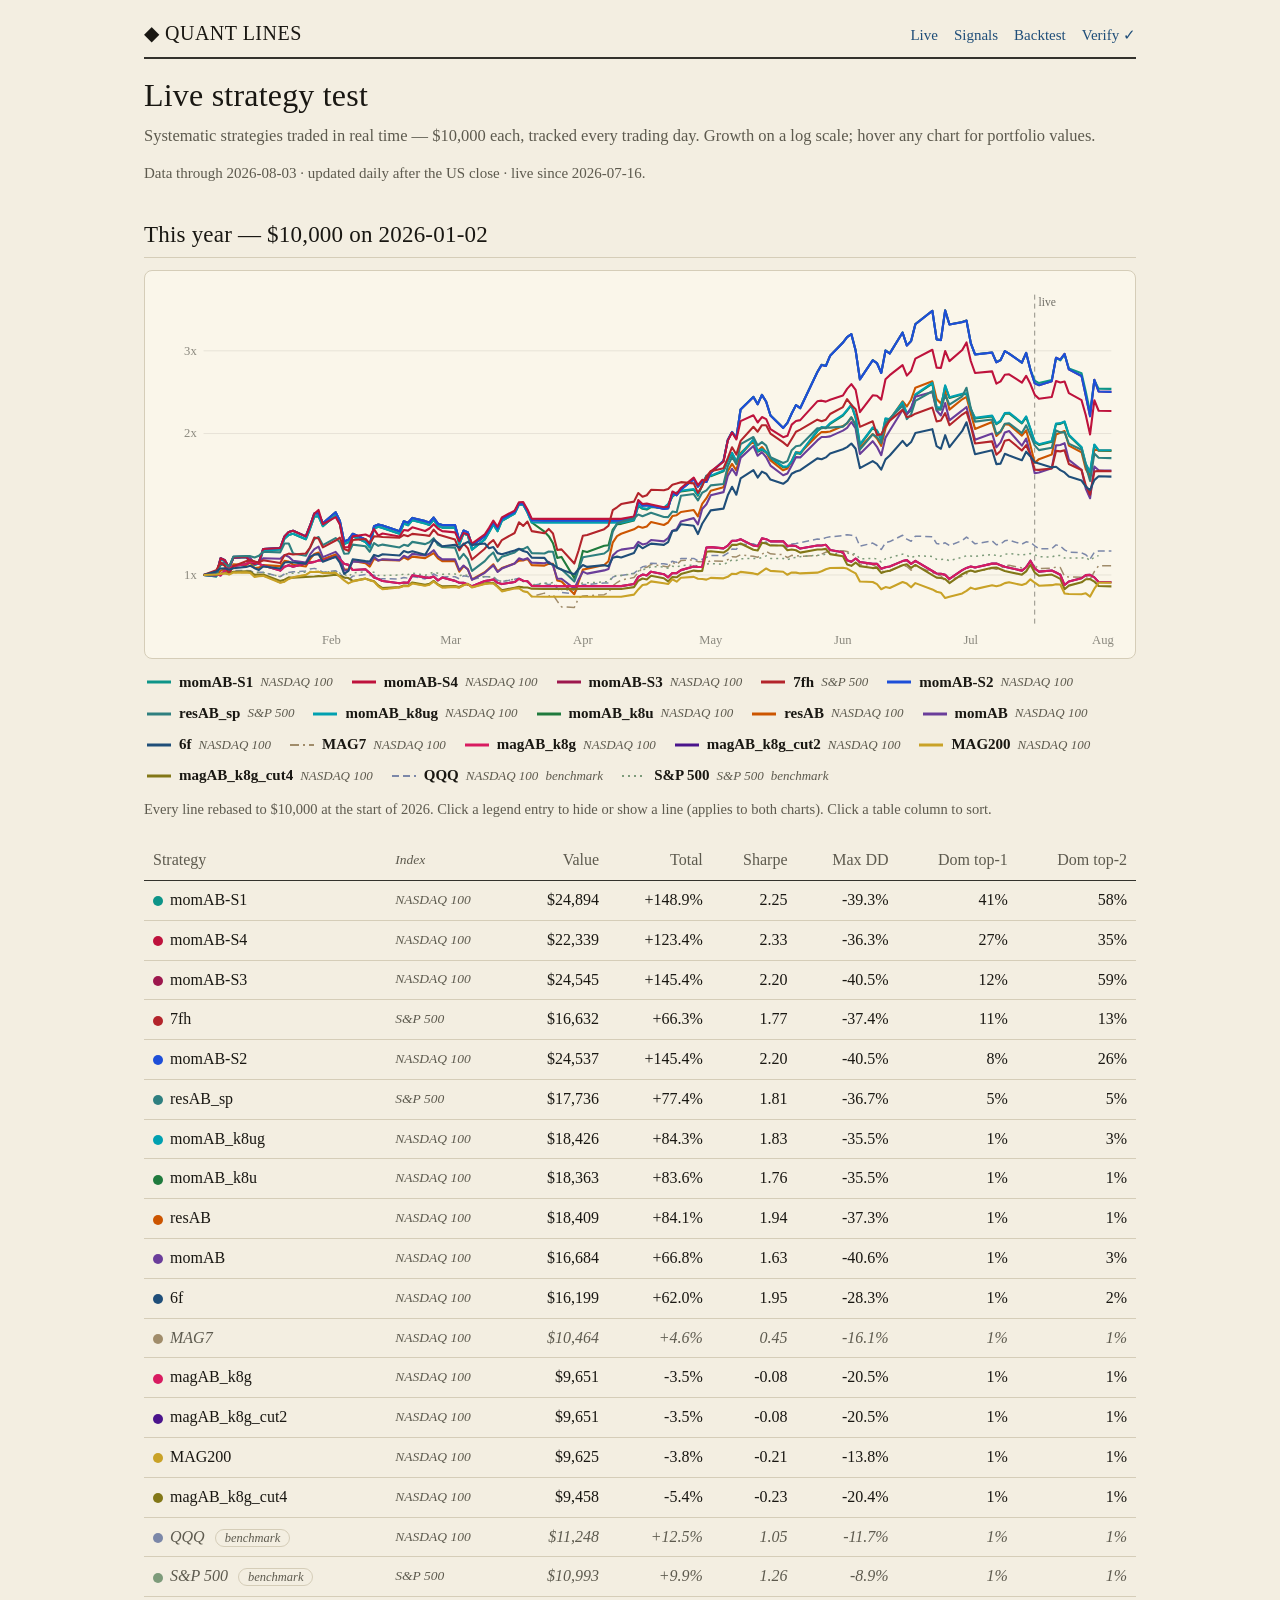
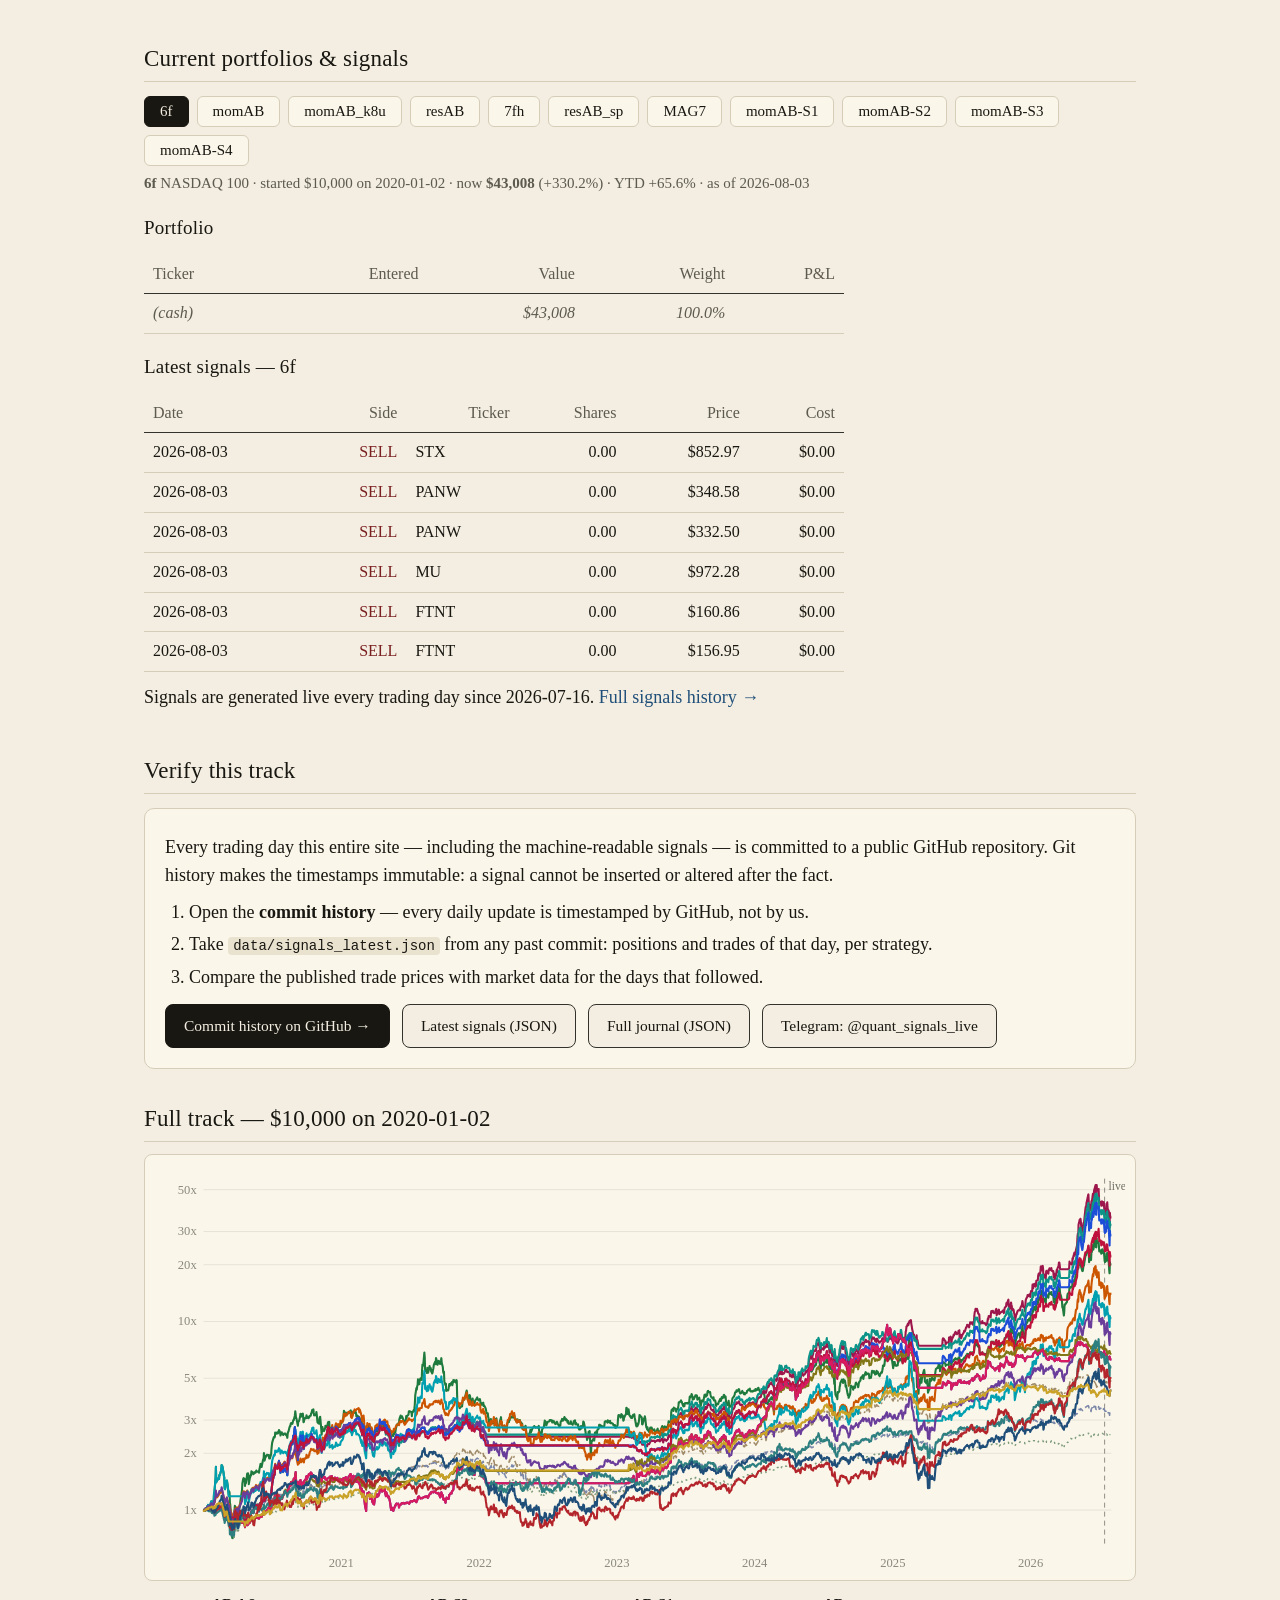
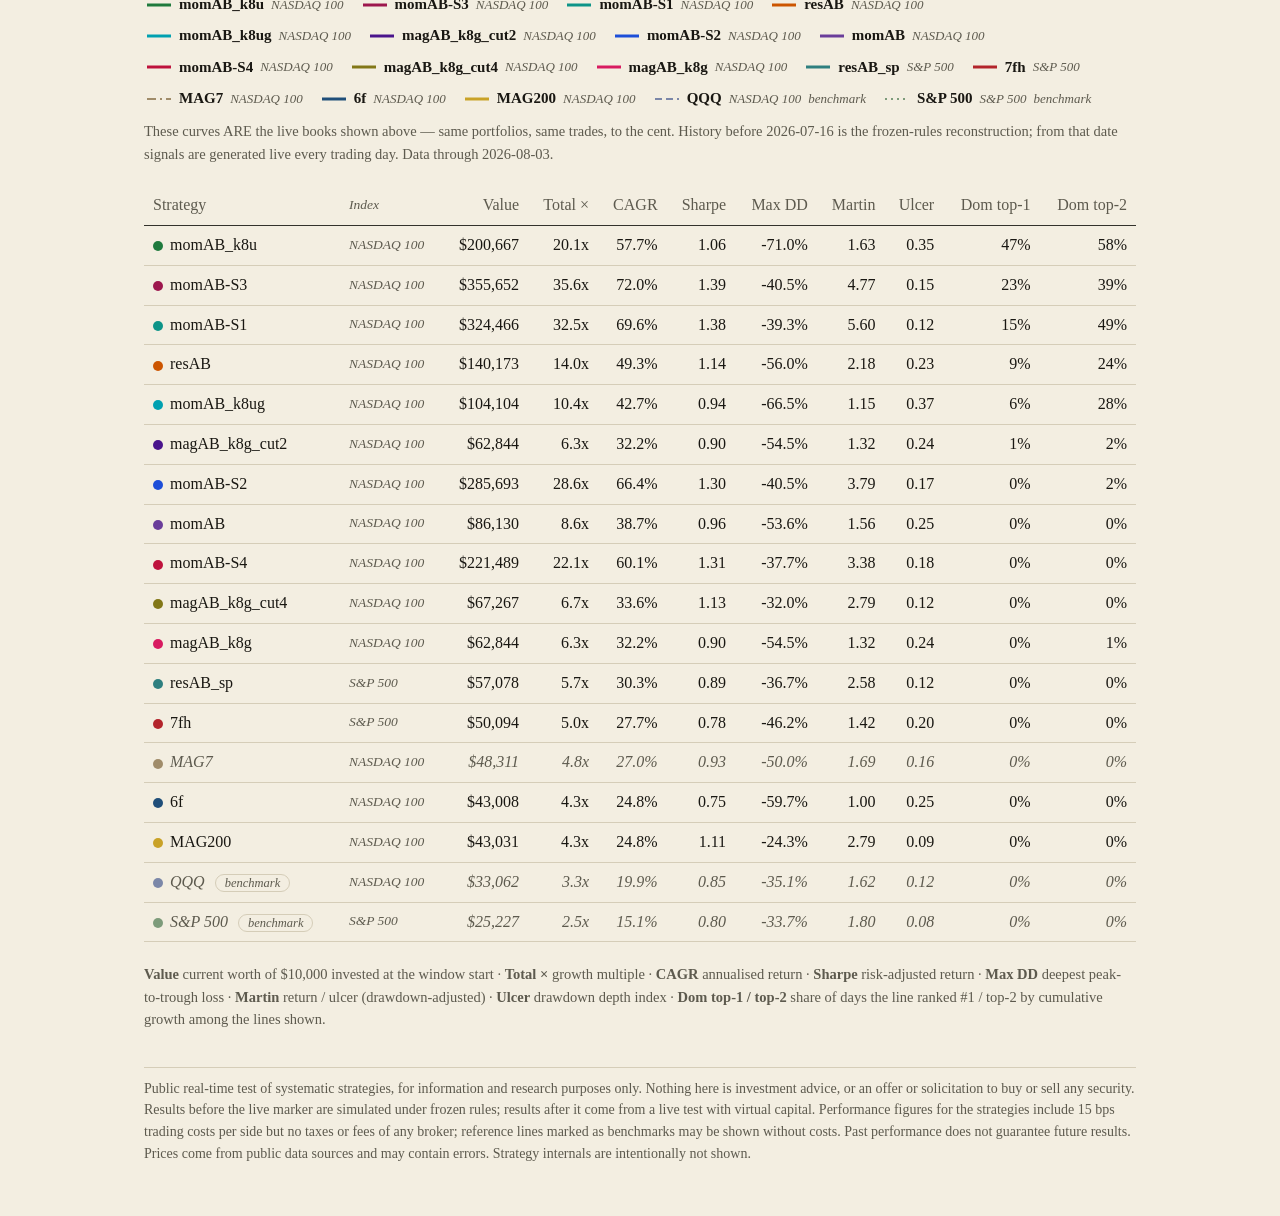
==== commit d2651a85: "daily update 2026-08-04" ====
--- a/index.html
+++ b/index.html
@@ -86,7 +86,8 @@
   ["Ulcer", "Ulcer", v => v == null ? "" : v.toFixed(2)],
   ["dom_top1", "Dom top-1", fmtDom], ["dom_top2", "Dom top-2", fmtDom],
 ];
-const BOOKS = ["6f", "momAB", "momAB_k8u", "resAB", "7fh", "resAB_sp", "MAG7"];
+const BOOKS = ["6f", "momAB", "momAB_k8u", "resAB", "7fh", "resAB_sp", "MAG7",
+               "momAB-S1", "momAB-S2", "momAB-S3", "momAB-S4"];
 
 function bookDot(name) {
   return `<span class="dot" style="background:${COLORS[name]}"></span>`;
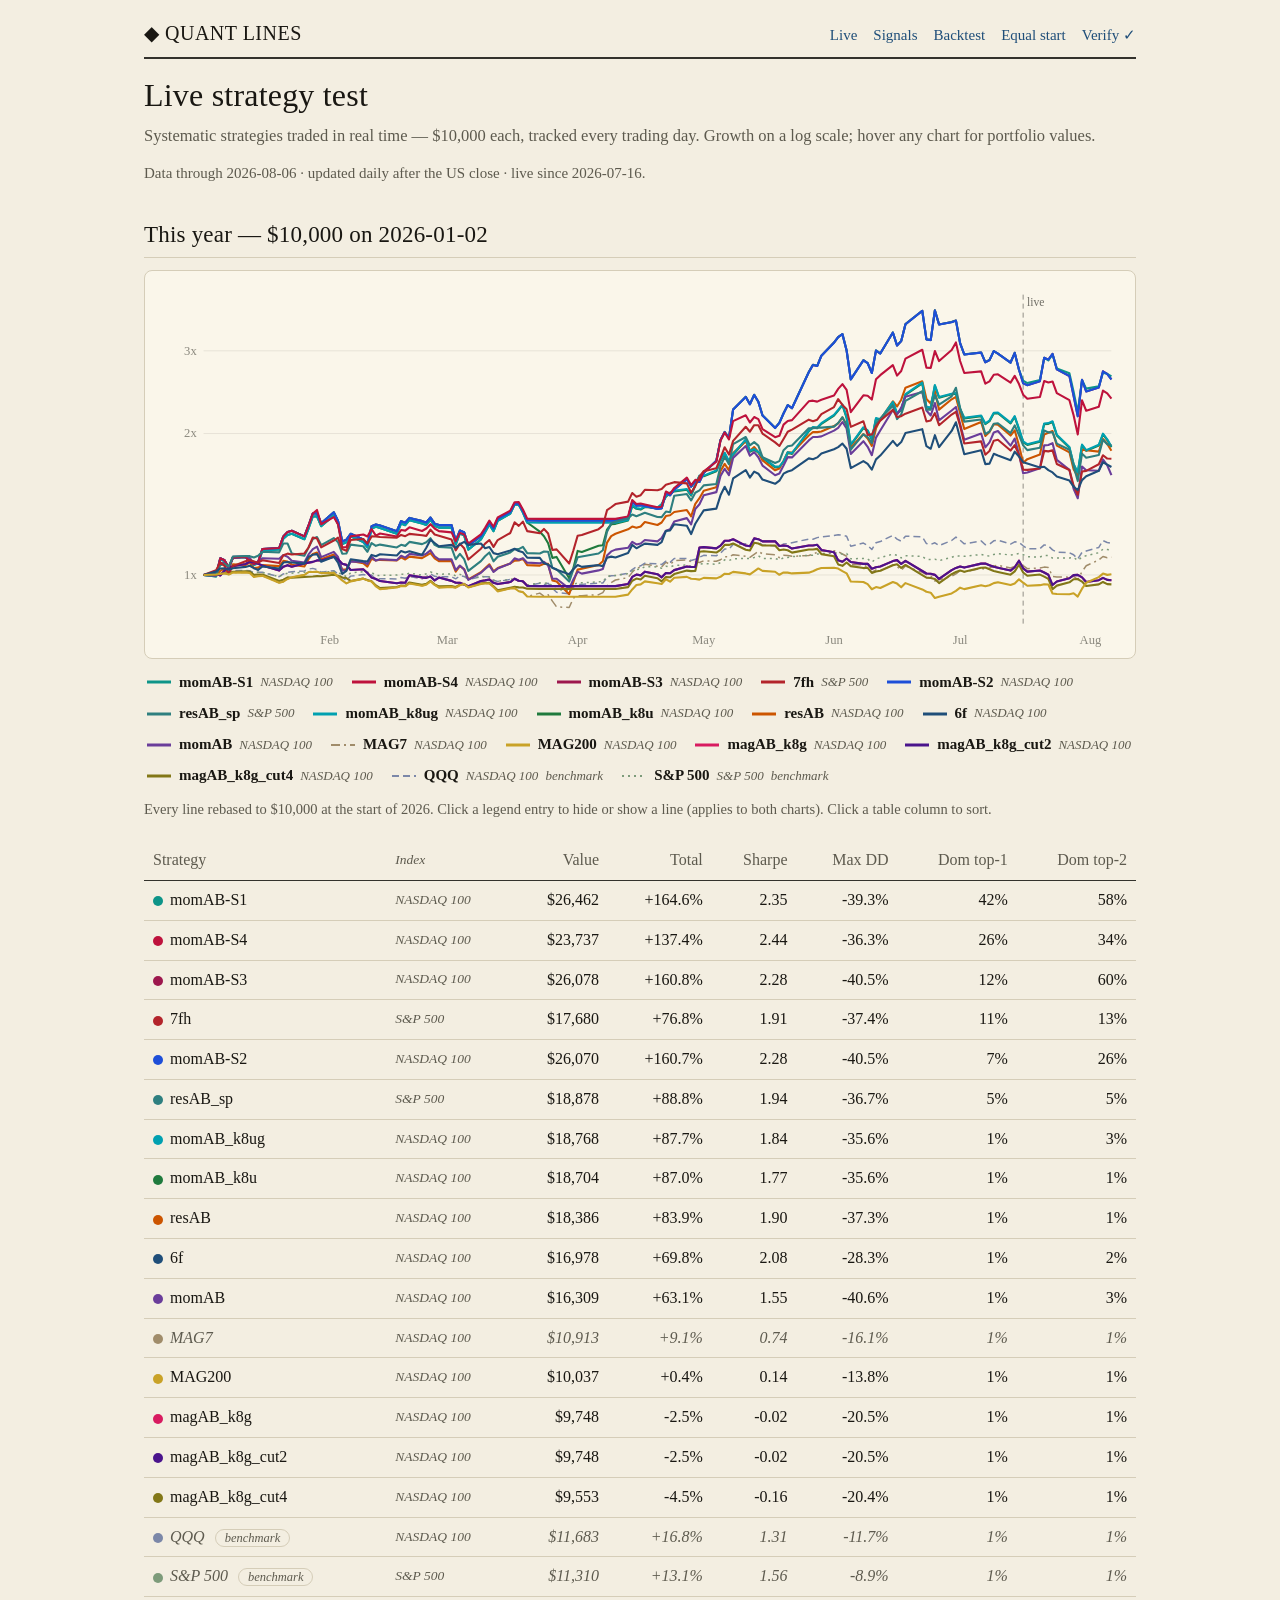
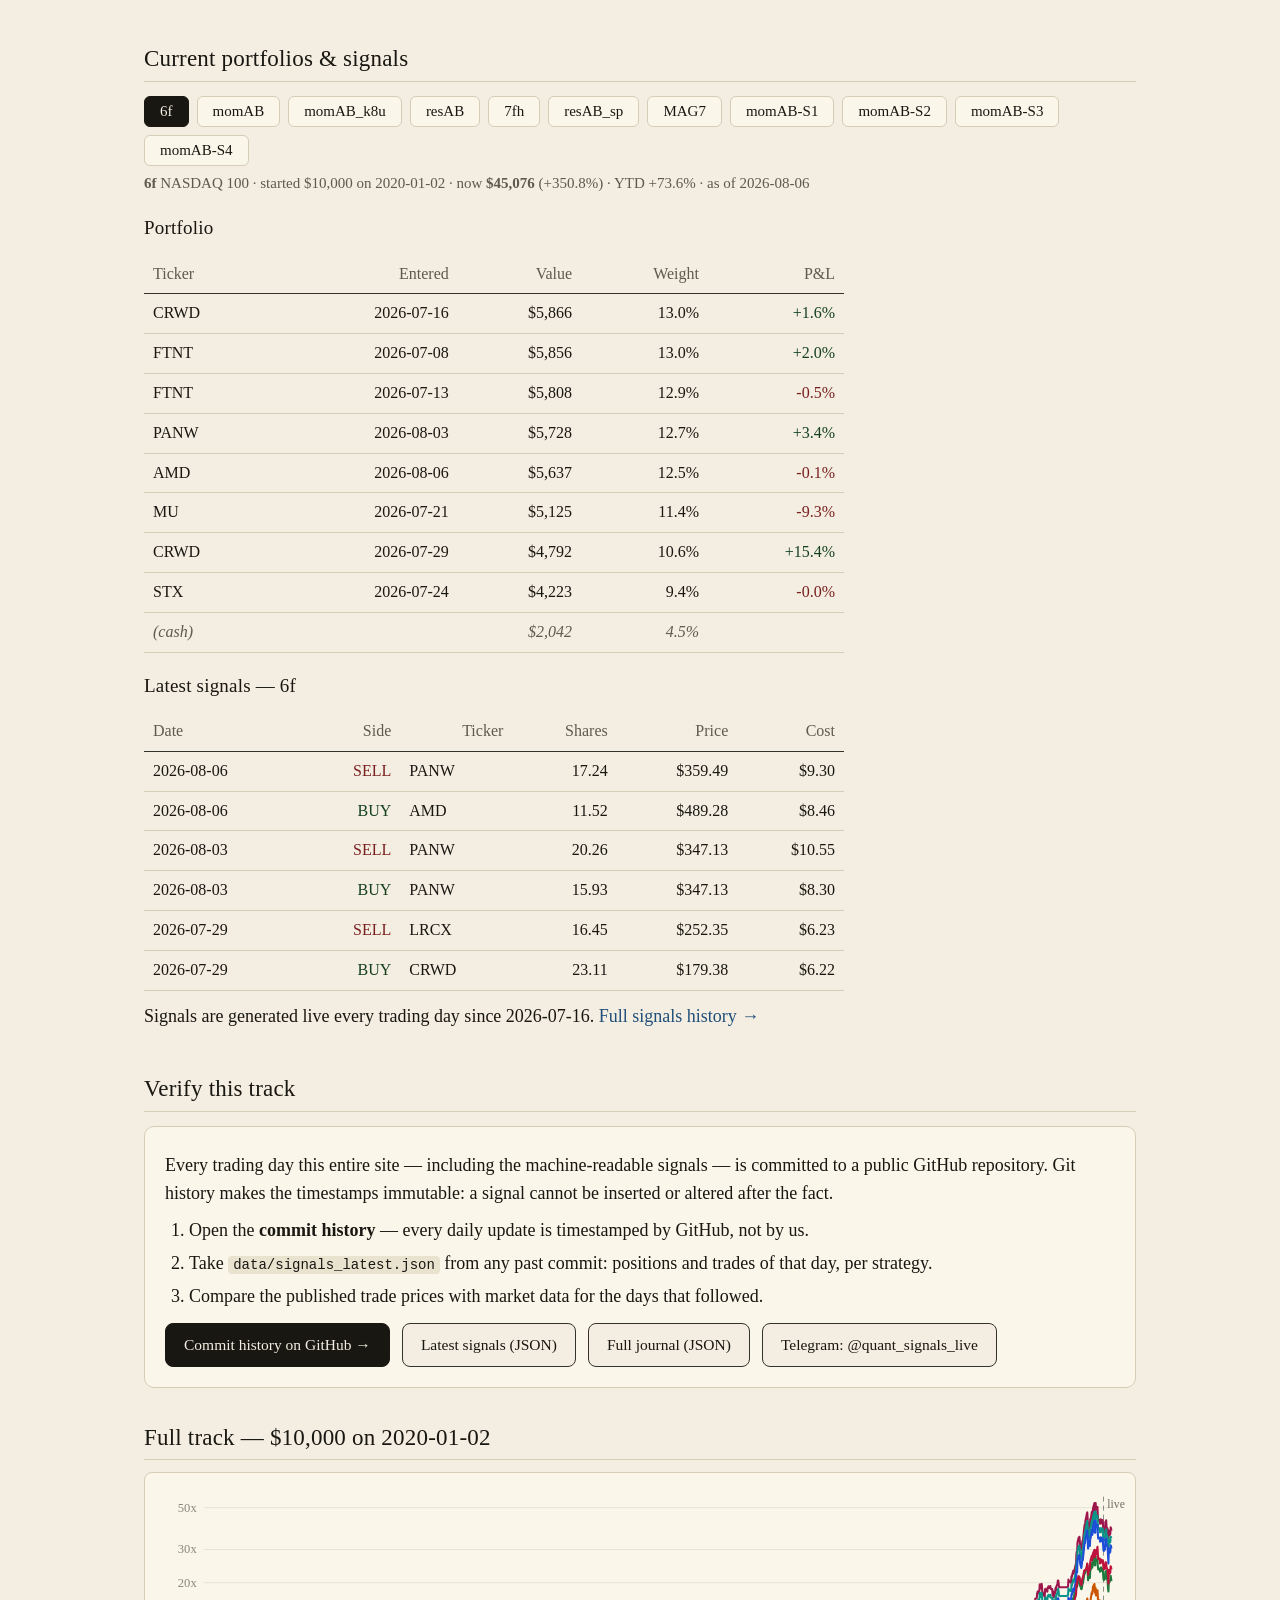
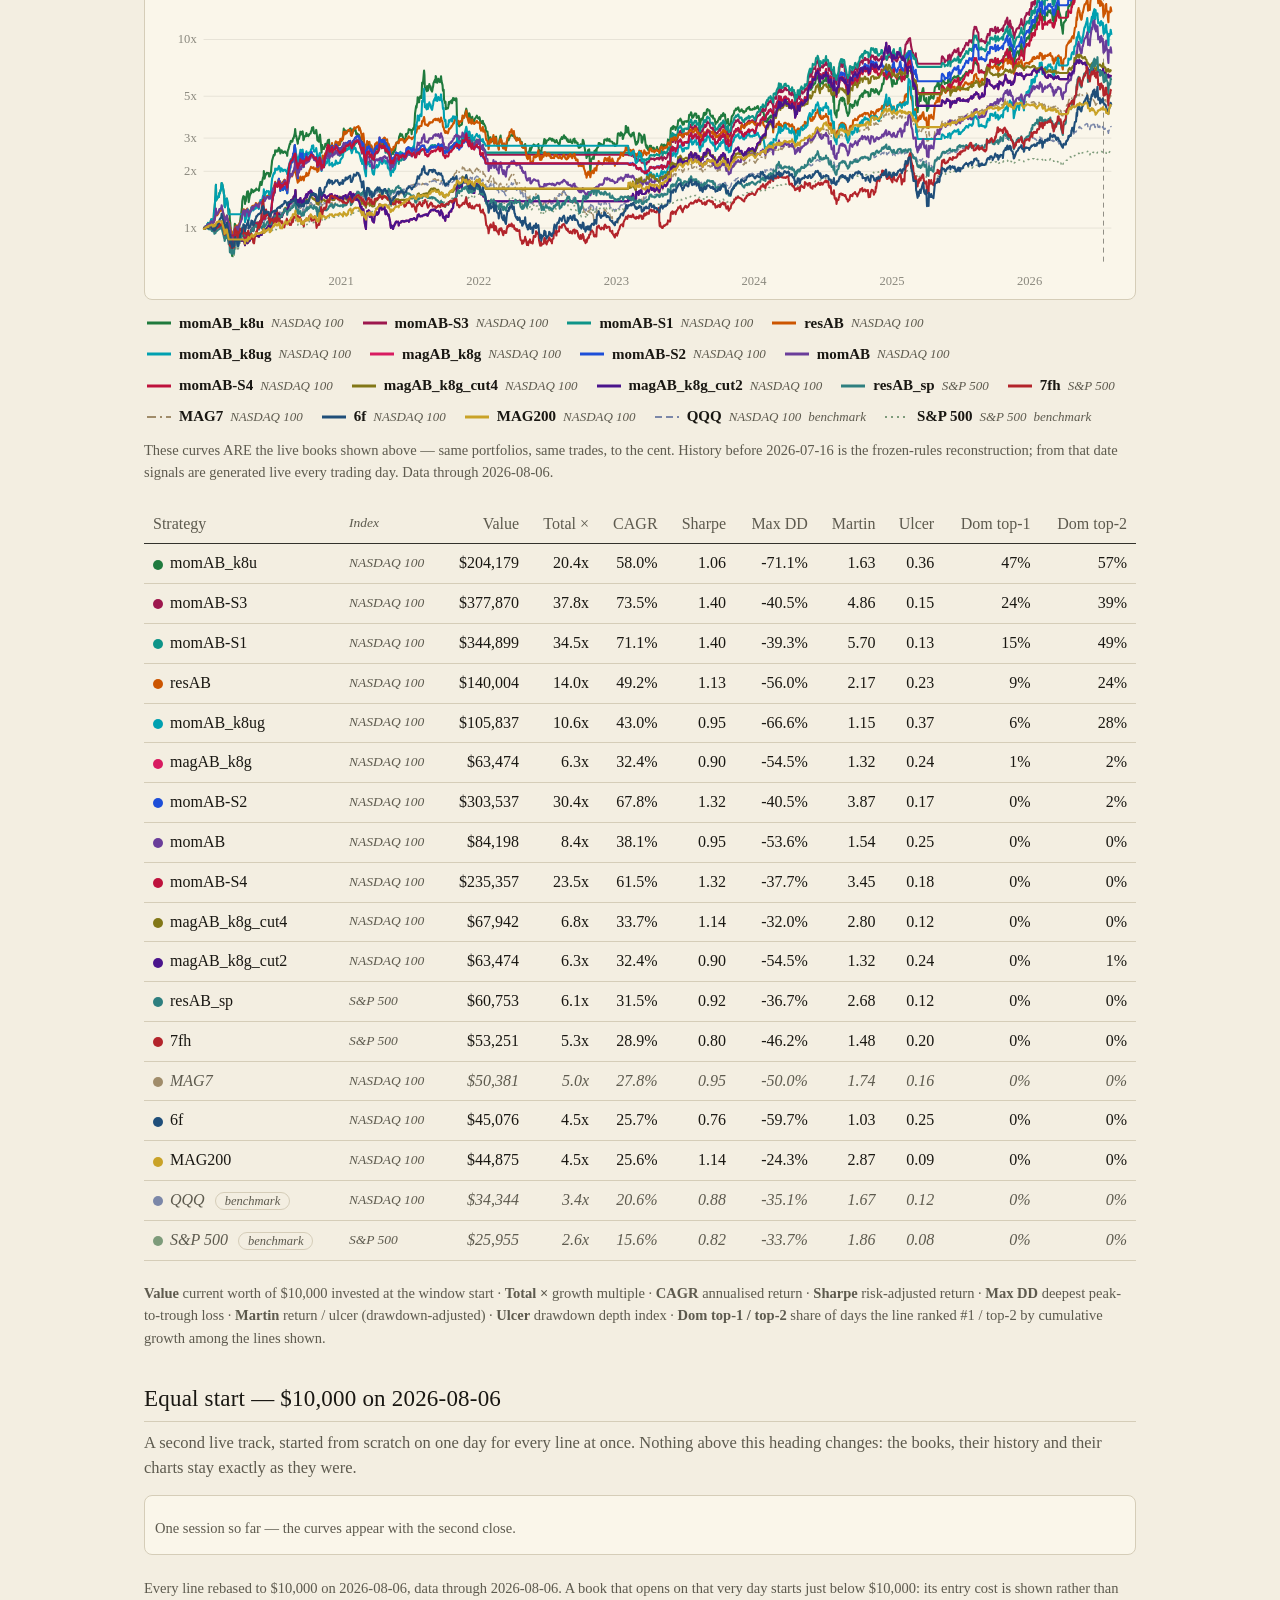
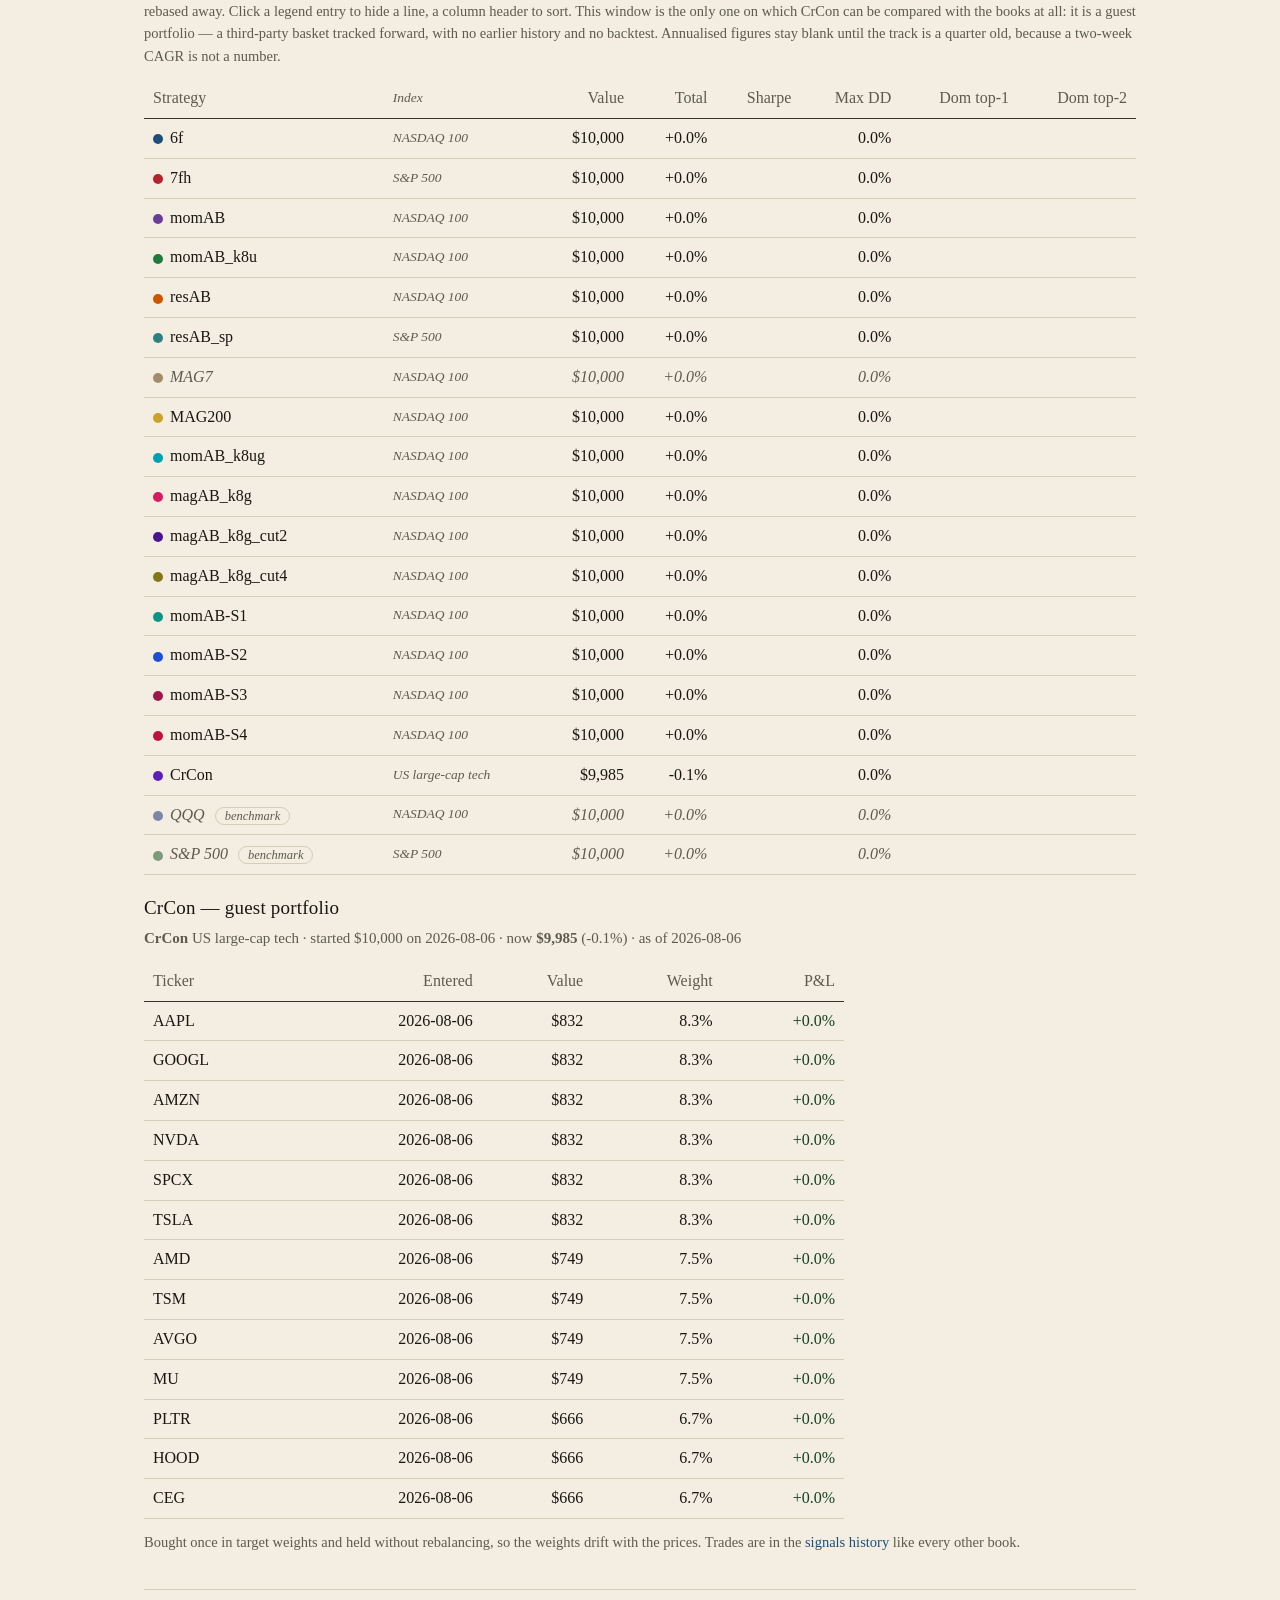
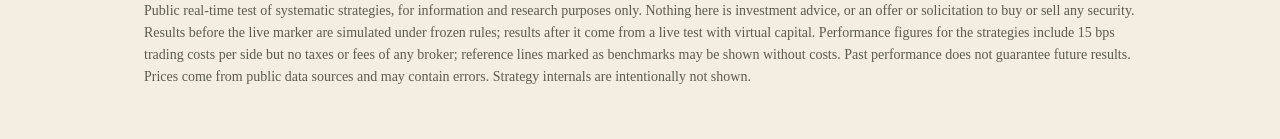
==== commit 3eec4f0d: "daily update 2026-08-07" ====
--- a/index.html
+++ b/index.html
@@ -11,7 +11,7 @@
 <body>
 <div class="masthead">
   <a class="brand" href="index.html">◆ QUANT&nbsp;LINES</a>
-  <nav><a href="index.html">Live</a><a href="signals.html">Signals</a><a href="backtest.html">Backtest</a><a href="#verify">Verify&nbsp;✓</a></nav>
+  <nav><a href="index.html">Live</a><a href="signals.html">Signals</a><a href="backtest.html">Backtest</a><a href="#fresh">Equal&nbsp;start</a><a href="#verify">Verify&nbsp;✓</a></nav>
 </div>
 
 <h1>Live strategy test</h1>
@@ -58,6 +58,16 @@
 <b>Ulcer</b> drawdown depth index · <b>Dom top-1 / top-2</b> share of days
 the line ranked #1 / top-2 by cumulative growth among the lines shown.
 </p>
+
+<h2 id="fresh">Equal start &mdash; $10,000 on 2026-08-06</h2>
+<p class="subtitle">A second live track, started from scratch on one day for
+every line at once. Nothing above this heading changes: the books, their
+history and their charts stay exactly as they were.</p>
+<div class="chartwrap"><div id="chartfresh"></div></div>
+<div class="legend" id="legendfresh"></div>
+<p class="note" id="freshnote"></p>
+<div id="tablefresh"></div>
+<div id="freshbook"></div>
 
 <div class="disclaimer">
   Public real-time test of systematic strategies, for information and research purposes
@@ -115,7 +125,7 @@
     }
     let h = `<p class="dateline">${bookDot(name)} <b>${name}</b> ` +
             `<span class="ix">${meta.index || ""}</span> · ` +
-            `started ${fmtUsd(live.start_capital)} on ${live.start} · ` +
+            `started ${fmtUsd(live.start_capital)} on ${s.start || live.start} · ` +
             `now <b>${fmtUsd(s.value)}</b> (${fmtSignedPct(s.total_return)}) · ` +
             `YTD ${fmtSignedPct(s.ytd)} · as of ${s.as_of || live.as_of}</p>`;
     h += "<h3>Portfolio</h3>";
@@ -162,6 +172,83 @@
   show(BOOKS.find(n => have[n]) || BOOKS[0]);
 }
 
+// ---- equal-start block ------------------------------------------------------
+// A second, self-contained live track: one start date for every line, guest
+// basket included.  It shares nothing with the blocks above except the
+// drawing helpers, so the 2020-anchored charts and tables are unaffected.
+function renderFresh(d) {
+  const f = d.fresh, note = document.getElementById("freshnote");
+  const holder = document.getElementById("chartfresh");
+  // the date lives in one place (the guest book's own start); the literal in
+  // the markup is only what shows before this script runs
+  if (f && f.start) document.getElementById("fresh").textContent =
+    "Equal start — $10,000 on " + f.start;
+  if (!f || !f.lines.length) {
+    // `f` is absent on a page served with data built before this block
+    // existed; the date in the heading above is the same constant
+    note.textContent = "This track opens with the first close on " +
+      ((f && f.start) || "2026-08-06") + " — nothing to plot yet.";
+    return;
+  }
+  // a chart needs at least two distinct timestamps, otherwise the x-scale
+  // collapses (min === max) and every coordinate comes out NaN
+  const stamps = new Set();
+  f.lines.forEach(l => l.curve.forEach(p => stamps.add(p[0])));
+  if (stamps.size >= 2) {
+    const ch = makeChart(holder, f.lines, {height: 380, dollar: 10000});
+    makeLegend(document.getElementById("legendfresh"), f.lines, ch);
+  } else {
+    // one point cannot be scaled into a chart — say so instead of drawing
+    holder.innerHTML = '<p class="note">One session so far — the curves ' +
+      "appear with the second close.</p>";
+  }
+  makeTable(document.getElementById("tablefresh"), f.lines, {cols: COLS26});
+  note.textContent = "Every line rebased to $10,000 on " + f.start +
+    ", data through " + f.end + ". A book that opens on that very day starts " +
+    "just below $10,000: its entry cost is shown rather than rebased away. " +
+    "Click a legend entry to hide a line, a " +
+    "column header to sort. This window is the only one on which CrCon can " +
+    "be compared with the books at all: it is a guest portfolio — a " +
+    "third-party basket tracked forward, with no earlier history and no " +
+    "backtest. Annualised figures stay blank until the track is a quarter " +
+    "old, because a two-week CAGR is not a number.";
+}
+
+function renderGuestBook(live, start) {
+  const box = document.getElementById("freshbook");
+  const s = live && live.strategies && live.strategies["CrCon"];
+  // data built before the fresh block existed carries no start — fall back
+  // to the same constant as the heading rather than printing "from ."
+  start = start || "2026-08-06";
+  let h = "<h3>CrCon — guest portfolio</h3>";
+  if (!s) {
+    box.innerHTML = h + '<p class="note">The basket is bought at the first ' +
+      "close from " + start + ".</p>";
+    return;
+  }
+  h += `<p class="dateline">${bookDot("CrCon")} <b>CrCon</b> ` +
+       `<span class="ix">${s.index || ""}</span> · started ` +
+       `${fmtUsd(live.start_capital)} on ${s.start || start} · now ` +
+       `<b>${fmtUsd(s.value)}</b> (${fmtSignedPct(s.total_return)}) · ` +
+       `as of ${s.as_of || live.as_of}</p>`;
+  h += '<table class="sig"><thead><tr><th>Ticker</th><th>Entered</th>' +
+       "<th>Value</th><th>Weight</th><th>P&amp;L</th></tr></thead><tbody>";
+  s.positions.forEach(p => {
+    h += `<tr><td class="l">${p.ticker}</td><td>${p.entry_date || ""}</td>` +
+         `<td>${fmtUsd(p.value)}</td><td>${fmtPct(p.weight)}</td>` +
+         `<td class="${p.pnl_pct >= 0 ? "up" : "dn"}">${fmtSignedPct(p.pnl_pct)}</td></tr>`;
+  });
+  if (s.cash > s.value * 0.001) {
+    h += `<tr class="bench"><td class="l">(cash)</td><td></td>` +
+         `<td>${fmtUsd(s.cash)}</td><td>${fmtPct(s.cash / s.value)}</td><td></td></tr>`;
+  }
+  h += "</tbody></table>";
+  h += '<p class="note">Bought once in target weights and held without ' +
+       "rebalancing, so the weights drift with the prices. Trades are in the " +
+       '<a href="signals.html">signals history</a> like every other book.</p>';
+  box.innerHTML = h;
+}
+
 fetch("data/history.json").then(r => r.json()).then(d => {
   const m = d.main, lines = m.lines;
   const boundary = m.live_boundary ? new Date(m.live_boundary).getTime() / 1000 : null;
@@ -200,6 +287,8 @@
   makeTable(document.getElementById("table20"), lines, {cols: COLS20});
 
   renderBooks(d.live, lines);
+  renderFresh(d);
+  renderGuestBook(d.live, (d.fresh && d.fresh.start) || "");
 
   document.getElementById("livenote").textContent =
     "These curves ARE the live books shown above — same portfolios, same " +
